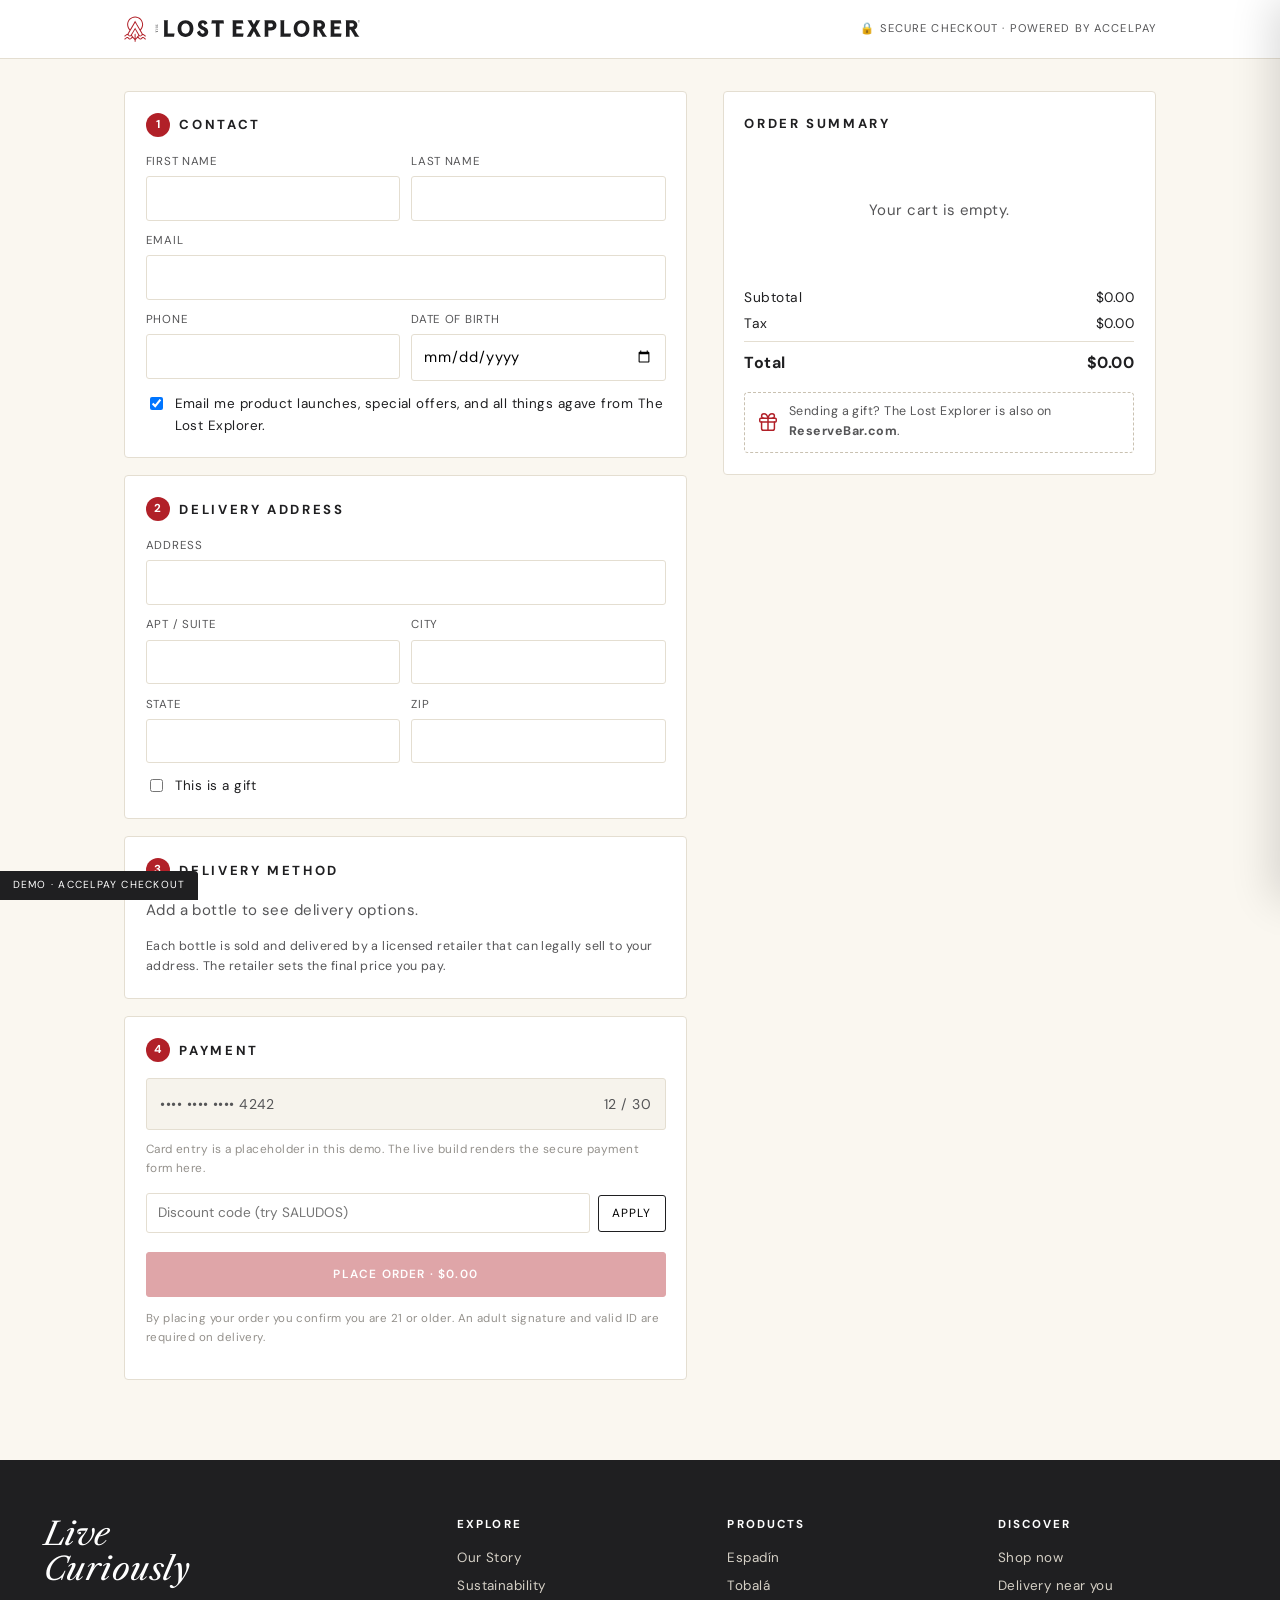
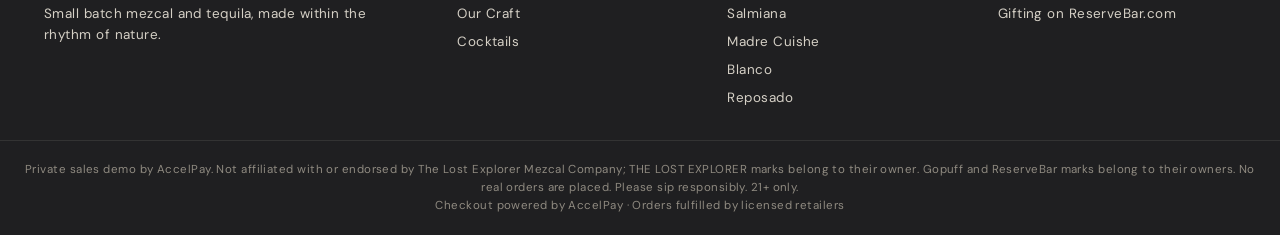
==== checkout.html @ 0f4b22ae "The Lost Explorer x AccelPay: demo Co-Authored-By: Claude Opus 5.5 <noreply@anthropic.com>" ====
<!doctype html>
<html lang="en">
<head>
<meta charset="utf-8">
<meta name="viewport" content="width=device-width,initial-scale=1">
<title>Checkout - The Lost Explorer</title>
<meta name="robots" content="noindex,nofollow">
<link rel="preconnect" href="https://fonts.googleapis.com">
<link rel="preconnect" href="https://fonts.gstatic.com" crossorigin>
<link rel="stylesheet" href="https://fonts.googleapis.com/css2?family=DM+Sans:wght@400;500;600;700&family=Libre+Caslon+Text:ital,wght@0,400;1,400&display=swap">
<link rel="stylesheet" href="styles.css?v=20261024a">
</head>
<body data-page="checkout" data-no-gate style="background:var(--cotton)">
<div id="site-header"></div>
<div class="co-top"><div class="in">
  <a class="brand" href="index.html" id="co-brand" aria-label="The Lost Explorer home"></a>
  <span class="secure-tag">&#128274; Secure checkout · Powered by AccelPay</span>
</div></div>

<div id="confirmed" hidden>
  <div class="thanks">
    <span class="kicker">Gracias, explorer</span>
    <h1 class="h-caps" style="font-size:1.8rem;margin:.6rem 0">Order confirmed</h1>
    <p class="num" id="order-num"></p>
    <div class="who" id="order-who"></div>
    <p class="muted" style="font-size:.86rem">This is a sales demo. No order was placed and no card was charged.</p>
    <a class="btn" href="index.html">Continue exploring</a>
  </div>
</div>

<!-- The real Elements SDK renders its hosted checkout into this container. -->
<div data-lce-checkout></div>

<div id="checkout-view">
  <div class="co-wrap">
    <form class="co-main" id="co-form">
      <div class="co-step" data-form="customer">
        <h3><span class="n">1</span> Contact</h3>
        <div class="frm">
          <label>First name <input name="firstName" required autocomplete="given-name"></label>
          <label>Last name <input name="lastName" required autocomplete="family-name"></label>
          <label class="full">Email <input type="email" name="email" required autocomplete="email"></label>
          <label>Phone <input type="tel" name="phone" autocomplete="tel"></label>
          <label>Date of birth <input type="date" name="birthDate" required></label>
        </div>
        <label class="chk"><input type="checkbox" checked><span>Email me product launches, special offers, and all things agave from The Lost Explorer.</span></label>
      </div>

      <div class="co-step">
        <h3><span class="n">2</span> Delivery address</h3>
        <div class="frm">
          <label class="full">Address <input name="addressOne" required autocomplete="address-line1"></label>
          <label>Apt / Suite <input name="addressTwo" autocomplete="address-line2"></label>
          <label>City <input name="city" required autocomplete="address-level2"></label>
          <label>State <input name="state" id="co-state" readonly></label>
          <label>ZIP <input name="zipCode" id="co-zip" readonly></label>
        </div>
        <label class="chk"><input type="checkbox" id="is-gift"><span>This is a gift</span></label>
        <div id="gift-fields" hidden style="margin-top:.75rem"><div class="frm">
          <label>Recipient name <input name="giftName"></label>
          <label class="full">Gift message <input name="message" maxlength="140"></label>
        </div></div>
      </div>

      <div class="co-step">
        <h3><span class="n">3</span> Delivery method</h3>
        <div id="co-how"></div>
        <p class="co-explain">Each bottle is sold and delivered by a licensed retailer that can legally sell to your address. The retailer sets the final price you pay.</p>
      </div>

      <div class="co-step">
        <h3><span class="n">4</span> Payment</h3>
        <div class="card-mock"><span>&bull;&bull;&bull;&bull; &bull;&bull;&bull;&bull; &bull;&bull;&bull;&bull; 4242</span><span>12 / 30</span></div>
        <div class="stripe-note">Card entry is a placeholder in this demo. The live build renders the secure payment form here.</div>
        <div class="promo" style="margin-top:1rem"><input id="co-promo" placeholder="Discount code (try SALUDOS)"><button type="button" id="co-promo-go">Apply</button></div>
        <button class="btn block" id="place-order" type="submit" style="margin-top:1.2rem">Place order</button>
        <p class="legal">By placing your order you confirm you are 21 or older. An adult signature and valid ID are required on delivery.</p>
      </div>
    </form>
    <aside class="co-side" id="co-summary"></aside>
  </div>
</div>

<div id="site-footer"></div>

<script src="partials.js?v=20261024a"></script>
<script src="catalog.js?v=20261024a"></script>
<script src="data.js?v=20261024a"></script>
<script src="elements-config.js?v=20261024a"></script>
<script src="app.js?v=20261024a"></script>
<script>
(function () {
  // reuse the header brand lockup
  var b = document.querySelector('header.site .brand'); var t = document.getElementById('co-brand');
  if (b && t) t.innerHTML = b.innerHTML;
  var hdr = document.querySelector('.topbar'); if (hdr) hdr.remove();
  var pb = document.querySelector('.promo-bar'); if (pb) pb.remove();
  var hs = document.querySelector('header.site'); if (hs) hs.remove();

  var go = document.getElementById('co-promo-go');
  if (go) go.addEventListener('click', function () { window.LEDemo.actions.cart.applyPromoCode(document.getElementById('co-promo').value); });

  if (!new URLSearchParams(location.search).get('confirmed')) return;
  var raw = null; try { raw = JSON.parse(sessionStorage.getItem('tle-order')); } catch (e) {}
  document.getElementById('checkout-view').hidden = true;
  document.getElementById('confirmed').hidden = false;
  if (raw) {
    document.getElementById('order-num').textContent = 'Order ' + raw.orderNumber + ' · $' + (raw.total / 100).toFixed(2);
    document.getElementById('order-who').innerHTML = '<strong>What happens next</strong><br>' + (raw.groups || []).map(function (g) {
      return g.type === 'onDemand'
        ? 'Gopuff in ' + g.city + ' is picking your order now. Delivered in about 30 minutes.'
        : g.name + ' (' + g.city + ', ' + g.st + '), a licensed retailer, will ship your order. ' + g.exp + '.';
    }).join('<br>') + '<br>Your order and customer record stay with The Lost Explorer.';
  }
})();
</script>
</body>
</html>
---- styles.css ----
/* The Lost Explorer x AccelPay demo.
   Tokens are lifted from thelostexplorer.com (WordPress preset colours, 2026-10-24).
   Their type is Apercu + Adobe Caslon Pro (Typekit); DM Sans and Libre Caslon Text
   are the closest Google Fonts. The .lce-* classes approximate the LiquidCommerce
   Elements components so the switch to the real SDK is visually boring. */
:root {
  --crimson: #b12028; --crimson-dark: #981c22;
  --cotton: #faf7f0; --bone: #f6f3ec; --ecru: #efe3ce; --wheat: #eddbb0;
  --camel: #c38a67; --terracotta: #b5583a; --hunter: #4e625e; --sage: #a7ae9c;
  --ash: #94918c; --charcoal: #555557; --ink: #1f1f21; --white: #fff;
  --line: #e4ded1; --dots: #c9c1b1; --green: #3f6b52;
  --sans: "DM Sans", -apple-system, BlinkMacSystemFont, "Helvetica Neue", Arial, sans-serif;
  --serif: "Libre Caslon Text", Georgia, "Times New Roman", serif;
  --maxw: 1240px;
}
* { box-sizing: border-box; }
html { scroll-behavior: smooth; }
body { margin: 0; background: var(--white); color: var(--ink); font-family: var(--sans); font-size: 15px; line-height: 1.6; letter-spacing: .03em; -webkit-font-smoothing: antialiased; }
img { max-width: 100%; display: block; }
a { color: inherit; }
button { font: inherit; cursor: pointer; letter-spacing: inherit; }
:focus-visible { outline: 2px solid var(--crimson); outline-offset: 2px; }
.muted { color: var(--charcoal); }

/* ---------------------------------------------------------------- header */
.topbar { background: #000; color: #fff; font-size: .68rem; letter-spacing: .08em; text-transform: uppercase; }
.topbar .in { max-width: var(--maxw); margin: 0 auto; padding: .4rem 1.5rem; display: flex; gap: 1.5rem; justify-content: flex-end; align-items: center; }
.topbar a { text-decoration: none; opacity: .9; }
.promo-bar { background: var(--crimson); color: #fff; text-align: center; font-size: .82rem; padding: .45rem 1rem; letter-spacing: .02em; }
header.site { position: sticky; top: 0; z-index: 60; background: #fff; border-bottom: 1px solid var(--line); }
.hdr { max-width: var(--maxw); margin: 0 auto; padding: .8rem 1.5rem; display: flex; align-items: center; gap: 1.5rem; }
.brand { display: flex; align-items: center; gap: .55rem; text-decoration: none; color: var(--ink); flex: none; }
.brand .ic { width: 22px; height: 26px; }
.brand .ic svg { width: 100%; height: 100%; fill: var(--crimson); }
.brand .wm { width: 205px; }
.brand .wm svg { width: 100%; height: auto; fill: var(--ink); display: block; }
nav.main { display: flex; gap: 1.6rem; margin-left: auto; align-items: center; }
nav.main a { font-size: .74rem; letter-spacing: .1em; text-transform: uppercase; text-decoration: none; font-weight: 500; padding: .25rem 0; border-bottom: 1px solid transparent; }
nav.main a:hover, nav.main a[aria-current] { border-bottom-color: var(--crimson); }
.hdr-actions { display: flex; align-items: center; gap: .6rem; }
.zip-pill { white-space: nowrap; border: 1px solid var(--line); background: #fff; border-radius: 3px; padding: .45rem .7rem; font-size: .72rem; letter-spacing: .08em; text-transform: uppercase; display: inline-flex; gap: .35rem; align-items: center; }
.cart-pill { display: inline-flex; align-items: center; gap: .5rem; background: var(--crimson); color: #fff; border: none; border-radius: 3px; padding: .55rem 1rem; font-size: .74rem; letter-spacing: .1em; text-transform: uppercase; font-weight: 600; }
.cart-pill:hover { background: var(--crimson-dark); }
.cart-pill svg { width: 15px; height: 15px; fill: currentColor; }
.cart-pill .count { background: #fff; color: var(--crimson); border-radius: 999px; min-width: 1.3rem; height: 1.3rem; display: inline-grid; place-items: center; font-size: .7rem; padding: 0 .3rem; }
.cart-pill .count[hidden] { display: none; }
.burger { display: none; background: none; border: none; font-size: 1.5rem; line-height: 1; padding: 0 .25rem; }
.crumbs { max-width: var(--maxw); margin: 0 auto; padding: .7rem 1.5rem; font-size: .68rem; letter-spacing: .1em; text-transform: uppercase; color: var(--ash); }
.crumbs a { text-decoration: none; } .crumbs b { color: var(--crimson); font-weight: 500; }

/* ---------------------------------------------------------------- buttons */
.btn { display: inline-flex; align-items: center; justify-content: center; gap: .5rem; background: var(--crimson); color: #fff; border: 1px solid var(--crimson); border-radius: 3px; padding: .75rem 1.5rem; font-size: .74rem; letter-spacing: .1em; text-transform: uppercase; font-weight: 600; text-decoration: none; }
.btn:hover { background: var(--crimson-dark); border-color: var(--crimson-dark); }
.btn.ghost { background: transparent; color: var(--crimson); }
.btn.ghost:hover { background: var(--crimson); color: #fff; }
.btn.light { background: #fff; color: var(--ink); border-color: #fff; }
.btn.sm { padding: .55rem 1rem; }
.btn.block { width: 100%; }
.btn:disabled, .btn[disabled] { opacity: .4; cursor: not-allowed; }

/* ---------------------------------------------------------------- type */
.kicker { font-family: var(--serif); font-style: italic; text-transform: uppercase; letter-spacing: .12em; color: var(--crimson); font-size: .95rem; }
.h-caps { font-weight: 700; text-transform: uppercase; letter-spacing: .3em; font-size: clamp(1.5rem, 3.6vw, 2.6rem); line-height: 1.15; margin: 0; }

/* ---------------------------------------------------------------- hero */
.hero { position: relative; aspect-ratio: 2 / 1; min-height: 420px; max-height: 760px; background: #d8c3a0 center/cover no-repeat; display: flex; align-items: center; }
.hero .in { max-width: var(--maxw); width: 100%; margin: 0 auto; padding: 4rem 1.5rem; }
.hero .copy { max-width: 26rem; color: #fff; text-shadow: 0 1px 12px rgba(0,0,0,.25); }
.hero .kicker { color: #fff; font-size: 1.35rem; margin-bottom: 1.1rem; display: block; }
.hero p { text-transform: uppercase; letter-spacing: .16em; font-size: .86rem; line-height: 1.75; margin: 0 0 1.6rem; }

.intro { text-align: center; padding: 5rem 1.5rem 3rem; max-width: 820px; margin: 0 auto; }
.intro .kicker { display: block; margin-bottom: 1rem; }
.intro p { color: var(--charcoal); max-width: 40rem; margin: 1.25rem auto 0; }

/* ---------------------------------------------------------------- product grid */
.shop { max-width: var(--maxw); margin: 0 auto; padding: 1rem 1.5rem 4rem; }
.shop h3.sec { font-size: .78rem; letter-spacing: .24em; text-transform: uppercase; text-align: center; margin: 2.5rem 0 1.5rem; font-weight: 600; }
.grid { display: grid; grid-template-columns: repeat(4, minmax(0,1fr)); gap: 1.25rem; }
.card { background: var(--bone); text-decoration: none; color: inherit; display: flex; flex-direction: column; position: relative; }
.card .shot { position: relative; aspect-ratio: 4/5; overflow: hidden; background: #fff; }
.card .shot img { position: absolute; inset: 0; width: 100%; height: 100%; object-fit: cover; transition: opacity .35s; }
.card .shot img.ro { opacity: 0; }
.card:hover .shot img.ro { opacity: 1; }
.card .tag { position: absolute; top: .75rem; left: .75rem; z-index: 2; background: #fff; border-radius: 3px; padding: .25rem .5rem .25rem .3rem; font-size: .66rem; letter-spacing: .06em; text-transform: uppercase; display: inline-flex; align-items: center; gap: .35rem; box-shadow: 0 1px 6px rgba(0,0,0,.12); }
.card .tag img { width: 16px; height: 16px; border-radius: 4px; }
.card .tag[hidden] { display: none; }
.card .body { padding: 1.1rem 1.1rem 1.25rem; display: flex; flex-direction: column; gap: .35rem; flex: 1; }
.card h4 { margin: 0; font-size: 1.05rem; letter-spacing: .22em; text-transform: uppercase; font-weight: 700; }
.card .sz { font-size: .72rem; letter-spacing: .1em; color: var(--charcoal); text-transform: uppercase; }
.card .price { font-size: 1.05rem; font-weight: 600; margin-top: .25rem; }
.card .price .from { font-family: var(--serif); font-style: italic; font-weight: 400; font-size: .85rem; color: var(--charcoal); }
.card .price .na { font-size: .8rem; color: var(--ash); font-weight: 400; }
.card .desc { font-size: .84rem; color: var(--charcoal); margin: .2rem 0 .6rem; }
.card .acts { margin-top: auto; display: flex; gap: .5rem; flex-wrap: wrap; }
.card .acts .btn { flex: 1; padding: .6rem .8rem; }

/* ---------------------------------------------------------------- delivery band */
.dband { background: var(--ink); color: #fff; }
.dband .in { max-width: var(--maxw); margin: 0 auto; padding: 4rem 1.5rem; display: grid; grid-template-columns: 1.1fr 1fr; gap: 3rem; align-items: center; }
.dband .kicker { color: var(--wheat); display: block; margin-bottom: .8rem; }
.dband h2 { font-weight: 700; text-transform: uppercase; letter-spacing: .18em; font-size: clamp(1.4rem, 3vw, 2.1rem); line-height: 1.25; margin: 0 0 1rem; }
.dband p { color: #cfc9be; margin: 0 0 1.4rem; max-width: 34rem; }
.partners { display: flex; gap: .6rem; flex-wrap: wrap; margin-bottom: 1.4rem; }
.chip { display: inline-flex; align-items: center; gap: .45rem; background: #fff; color: var(--ink); border-radius: 999px; padding: .3rem .8rem .3rem .3rem; font-size: .76rem; font-weight: 600; letter-spacing: .02em; }
.chip img { width: 22px; height: 22px; border-radius: 6px; }
.zipform { display: flex; gap: .5rem; max-width: 26rem; }
.zipform input { flex: 1; min-width: 0; border: 1px solid #555; background: #2a2a2d; color: #fff; border-radius: 3px; padding: .7rem .9rem; font: inherit; }
.zipform input::placeholder { color: #9a958c; }
.quick { font-size: .74rem; color: var(--ash); display: flex; flex-wrap: wrap; gap: .35rem; align-items: center; margin-top: .6rem; }
.quick button { background: none; border: 1px solid currentColor; border-radius: 999px; padding: .15rem .6rem; font-size: .72rem; color: inherit; }
.dband .quick { color: #a8a399; }
.band-res { background: #2a2a2d; border-radius: 6px; padding: 1.2rem; display: flex; flex-direction: column; gap: 1rem; }
.br-row { display: flex; gap: .8rem; align-items: flex-start; }
.br-row img { width: 34px; height: 34px; border-radius: 8px; flex: none; }
.br-row span { color: #cfc9be; font-size: .86rem; }
.pin { width: 34px; height: 34px; border-radius: 8px; background: var(--crimson); color: #fff !important; display: grid; place-items: center; font-weight: 700; font-size: .78rem !important; flex: none; }
.band-res .chg { align-self: flex-start; background: none; border: none; color: var(--wheat); text-decoration: underline; padding: 0; font-size: .8rem; }
.how { list-style: none; padding: 0; margin: 0; display: grid; gap: 1rem; }
.how li { display: flex; gap: .9rem; align-items: flex-start; }
.how .n { width: 30px; height: 30px; border-radius: 50%; border: 1px solid var(--wheat); color: var(--wheat); display: grid; place-items: center; font-family: var(--serif); font-style: italic; flex: none; }
.how strong { display: block; letter-spacing: .08em; text-transform: uppercase; font-size: .78rem; }
.how span { color: #cfc9be; font-size: .86rem; }

/* ---------------------------------------------------------------- banner / story */
.banner { position: relative; background: center/cover no-repeat; min-height: 420px; display: flex; align-items: flex-end; }
.banner::before { content: ""; position: absolute; inset: 0; background: linear-gradient(0deg, rgba(20,16,12,.6), rgba(20,16,12,0) 60%); }
.banner .in { position: relative; }
.banner .in { max-width: var(--maxw); width: 100%; margin: 0 auto; padding: 3rem 1.5rem; color: #fff; text-shadow: 0 1px 14px rgba(0,0,0,.35); }
.banner .kicker { color: #fff; font-size: 1.2rem; }
.banner h2 { margin: .4rem 0 0; }

.rb-band { background: var(--bone); }
.rb-band .in { max-width: 900px; margin: 0 auto; padding: 2.2rem 1.5rem; display: flex; gap: 1.2rem; align-items: center; }
.rb-band img { width: 44px; height: 44px; flex: none; }
.rb-band p { margin: 0; font-size: .92rem; color: var(--charcoal); }
.rb-band strong { color: var(--ink); }

/* ---------------------------------------------------------------- PDP */
.pdp { background: var(--bone); }
.pdp .in { max-width: var(--maxw); margin: 0 auto; padding: 3rem 1.5rem 4rem; display: grid; grid-template-columns: minmax(0, 470px) minmax(0, 1fr); gap: 3rem; align-items: start; }
.pdp h1 { font-size: clamp(1.8rem, 3.2vw, 2.4rem); letter-spacing: .26em; text-transform: uppercase; font-weight: 700; margin: 0; line-height: 1.1; }
.pdp .sub1 { text-transform: uppercase; letter-spacing: .14em; font-size: .84rem; margin-top: .4rem; }
.pdp .teaser { font-family: var(--serif); font-style: italic; text-transform: uppercase; letter-spacing: .1em; color: var(--crimson); font-size: .82rem; margin-top: .3rem; }
.specs { display: grid; grid-template-columns: 1fr auto; border-top: 1px dotted var(--dots); border-bottom: 1px dotted var(--dots); margin: 1.4rem 0 1rem; }
.specs .d { padding: 1rem 1rem 1rem 0; font-size: .86rem; border-right: 1px dotted var(--dots); }
.specs .age { padding: .4rem 0 .6rem 1.2rem; text-align: center; color: var(--crimson); }
.specs .age b { display: block; font-family: var(--serif); font-size: 4rem; line-height: 1; font-weight: 400; }
.specs .age span { font-size: .72rem; letter-spacing: .14em; text-transform: uppercase; font-weight: 700; line-height: 1.3; display: block; }
.facts { display: grid; grid-template-columns: auto 1fr; gap: .45rem 1rem; margin-bottom: 1.4rem; font-size: .76rem; align-items: baseline; }
.facts dt { text-transform: uppercase; letter-spacing: .12em; font-weight: 600; }
.facts dd { margin: 0; font-family: var(--serif); font-style: italic; text-transform: uppercase; letter-spacing: .08em; border-bottom: 1px dotted var(--dots); padding-bottom: .2rem; }
.pdp .visual { position: sticky; top: 100px; }
.pdp .visual img.hero-img { width: 100%; height: auto; }
.pdp .visual .bottle { background: #fff; display: grid; place-items: center; padding: 1rem; }
.pdp .visual .bottle img { max-height: 560px; width: auto; }

/* ---------------------------------------------------------------- Elements stand-in */
.lce-host { display: flex; flex-direction: column; gap: 1.1rem; }
.lce-note { font-size: .66rem; letter-spacing: .08em; text-transform: uppercase; color: var(--ash); display: flex; align-items: center; gap: .4rem; }
.lce-note::before { content: ""; width: 7px; height: 7px; border-radius: 50%; background: var(--crimson); }
.lce-field { display: flex; flex-direction: column; gap: .5rem; }
.lce-label { font-size: .7rem; letter-spacing: .14em; text-transform: uppercase; font-weight: 600; }
.lce-label em { font-style: normal; color: var(--ash); font-weight: 400; letter-spacing: .06em; }
.lce-chips { display: flex; gap: .6rem; }
.lce-chip { border: 1px solid var(--ink); background: transparent; border-radius: 6px; padding: .45rem 1.1rem; font-size: .72rem; letter-spacing: .1em; text-transform: uppercase; text-decoration: none; color: var(--ink); font-weight: 600; }
.lce-chip[aria-checked="true"] { background: var(--ink); color: #fff; }
.lce-price { font-size: 1.6rem; font-weight: 700; }
.lce-price .per { font-family: var(--serif); font-style: italic; font-weight: 400; font-size: .95rem; text-transform: uppercase; letter-spacing: .06em; }
.lce-price .from { font-family: var(--serif); font-style: italic; font-weight: 400; font-size: 1rem; }
.lce-address { border: 1px dashed var(--dots); border-radius: 4px; padding: .9rem; display: flex; flex-direction: column; gap: .6rem; background: #fff; }
.lce-address.needs { border-color: var(--crimson); box-shadow: 0 0 0 3px rgba(177,32,40,.12); }
.lce-address.set { border-style: solid; border-color: var(--green); background: #f3f7f3; }
.lce-address .row { display: flex; gap: .5rem; }
.lce-address input { flex: 1; min-width: 0; border: 1px solid var(--line); border-radius: 3px; padding: .6rem .75rem; font: inherit; }
.lce-address .cur { font-size: .86rem; display: flex; align-items: center; gap: .5rem; flex-wrap: wrap; }
.lce-address .chg { background: none; border: none; text-decoration: underline; font-size: .8rem; color: var(--charcoal); padding: 0; margin-left: auto; }
.lce-tabs { display: grid; grid-template-columns: 1fr 1fr; border: 1px solid var(--ink); border-radius: 4px; overflow: hidden; }
.lce-tabs button { background: #fff; border: none; padding: .75rem .6rem; text-align: center; font-size: .72rem; letter-spacing: .1em; text-transform: uppercase; font-weight: 600; border-right: 1px solid var(--ink); display: flex; flex-direction: column; align-items: center; gap: .15rem; }
.lce-tabs button:last-child { border-right: none; }
.lce-tabs button[aria-selected="true"] { background: var(--ink); color: #fff; }
.lce-tabs button:disabled { color: var(--ash); cursor: not-allowed; background: #f3f1ec; }
.lce-tabs .ico { width: 18px; height: 18px; border-radius: 5px; }
.lce-tabs .sub { font-size: .68rem; letter-spacing: 0; text-transform: none; font-weight: 400; opacity: .8; }
.lce-retailers { display: flex; flex-direction: column; gap: .45rem; }
.lce-retailer { display: flex; align-items: center; gap: .75rem; width: 100%; text-align: left; border: 1px solid var(--line); background: #fff; border-radius: 4px; padding: .65rem .8rem; }
.lce-retailer[aria-checked="true"] { border-color: var(--ink); box-shadow: inset 0 0 0 1px var(--ink); }
.lce-retailer .lft { display: flex; gap: .65rem; align-items: center; flex: 1; min-width: 0; }
.rlogo { width: 30px; height: 30px; border-radius: 7px; flex: none; }
.rlogo.txt { background: var(--ecru); color: var(--ink); display: grid; place-items: center; font-weight: 700; font-size: .85rem; }
.lce-retailer .nm { font-weight: 600; font-size: .86rem; }
.lce-retailer .meta { font-size: .74rem; color: var(--charcoal); }
.lce-retailer .fee { font-weight: 700; font-size: .92rem; white-space: nowrap; }
.lce-retailers .more { font-size: .76rem; color: var(--charcoal); padding: .2rem .2rem 0; }
.lce-buy { display: flex; gap: .75rem; align-items: stretch; }
.qty { display: flex; align-items: center; gap: .1rem; }
.qty button { background: none; border: none; width: 2rem; height: 2.4rem; font-size: 1.1rem; }
.qty span { font-family: var(--serif); font-style: italic; min-width: 1.6rem; text-align: center; }
.lce-buy .btn { flex: 1; }
.lce-alert { font-size: .84rem; color: var(--crimson-dark); background: #fbf0ef; border-radius: 4px; padding: .7rem .8rem; }
.lce-fine { font-size: .72rem; color: var(--ash); margin: 0; }
.lce-address .quick { margin-top: 0; }
.lce-address .quick button { color: var(--charcoal); }

/* notes */
.notes { max-width: var(--maxw); margin: 0 auto; padding: 3rem 1.5rem 1rem; }
.notes .tri { display: grid; grid-template-columns: repeat(3, 1fr); border-top: 1px dotted var(--dots); border-bottom: 1px dotted var(--dots); }
.notes .tri div { padding: 1.4rem; border-right: 1px dotted var(--dots); }
.notes .tri div:last-child { border-right: none; }
.notes .tri h5 { margin: 0 0 .5rem; font-family: var(--serif); font-style: italic; color: var(--crimson); text-transform: uppercase; letter-spacing: .12em; font-size: .9rem; font-weight: 400; }
.notes .tri p { margin: 0; font-size: .9rem; }
.sip { max-width: var(--maxw); margin: 0 auto; padding: 2.5rem 1.5rem 3rem; display: grid; grid-template-columns: 1fr 1fr; gap: 3rem; align-items: center; }
.sip h5 { font-family: var(--serif); font-style: italic; color: var(--crimson); text-transform: uppercase; letter-spacing: .12em; font-size: .95rem; font-weight: 400; margin: 0 0 .8rem; }
.sip ul { list-style: none; padding: 0; margin: 0; text-transform: uppercase; letter-spacing: .1em; font-size: .8rem; display: grid; gap: .4rem; }

/* ---------------------------------------------------------------- drawer */
.scrim { position: fixed; inset: 0; background: rgba(20,18,16,.45); opacity: 0; pointer-events: none; transition: opacity .25s; z-index: 90; }
.scrim.on { opacity: 1; pointer-events: auto; }
.drawer { position: fixed; top: 0; right: 0; height: 100%; width: min(430px, 100%); background: var(--cotton); z-index: 100; display: flex; flex-direction: column; transform: translateX(100%); transition: transform .28s ease; box-shadow: -8px 0 40px rgba(0,0,0,.14); }
.drawer.on { transform: none; }
.drawer > header { position: static; display: flex; align-items: center; justify-content: space-between; padding: 1rem 1.25rem; border-bottom: 1px solid var(--line); background: #fff; }
.drawer > header h2 { font-size: .9rem; letter-spacing: .24em; text-transform: uppercase; margin: 0; }
.drawer .x { background: none; border: none; font-size: 1.6rem; line-height: 1; color: var(--charcoal); }
.drawer .items { flex: 1; overflow-y: auto; padding: 1rem 1.25rem; display: flex; flex-direction: column; gap: 1rem; }
.retailer-group { border: 1px solid var(--line); border-radius: 4px; overflow: hidden; background: #fff; }
.rg-head { background: var(--bone); padding: .55rem .8rem; font-size: .76rem; display: flex; gap: .5rem; align-items: center; flex-wrap: wrap; border-bottom: 1px solid var(--line); }
.rg-head img { width: 20px; height: 20px; border-radius: 5px; }
.rg-head .exp { color: var(--charcoal); margin-left: auto; }
.line { display: flex; gap: .8rem; padding: .8rem; border-bottom: 1px solid var(--line); align-items: flex-start; }
.line:last-child { border-bottom: none; }
.line .thumb { width: 52px; height: 64px; flex: none; background: #fff; display: grid; place-items: center; }
.line .thumb img { max-height: 64px; width: auto; }
.line .info { flex: 1; min-width: 0; display: flex; flex-direction: column; gap: .2rem; }
.line .nm { font-size: .84rem; font-weight: 700; letter-spacing: .08em; text-transform: uppercase; }
.line .sz { font-size: .74rem; color: var(--charcoal); }
.line .lfoot { display: flex; align-items: center; justify-content: space-between; }
.line .amt { font-weight: 600; font-size: .9rem; }
.line .rm { align-self: flex-start; background: none; border: none; color: var(--ash); font-size: .72rem; text-decoration: underline; padding: 0; }
.rb-note { display: flex; gap: .6rem; align-items: center; font-size: .78rem; color: var(--charcoal); background: #fff; border: 1px dashed var(--dots); border-radius: 4px; padding: .6rem .75rem; }
.rb-note img { width: 22px; height: 22px; flex: none; }
.empty { text-align: center; color: var(--charcoal); padding: 3rem 1rem; display: flex; flex-direction: column; align-items: center; gap: .5rem; }
.drawer .foot { border-top: 1px solid var(--line); padding: 1rem 1.25rem; display: flex; flex-direction: column; gap: .7rem; background: #fff; }
.promo { display: flex; gap: .5rem; align-items: center; }
.promo input { flex: 1; min-width: 0; border: 1px solid var(--line); border-radius: 3px; padding: .5rem .7rem; font: inherit; font-size: .85rem; }
.promo button { border: 1px solid var(--ink); background: #fff; border-radius: 3px; padding: .5rem .85rem; font-size: .74rem; text-transform: uppercase; letter-spacing: .08em; }
.promo .applied { flex: 1; font-size: .84rem; }
.totals { display: flex; flex-direction: column; gap: .25rem; font-size: .86rem; }
.totals .r { display: flex; justify-content: space-between; }
.totals .r.big { font-size: 1rem; font-weight: 700; border-top: 1px solid var(--line); padding-top: .5rem; margin-top: .2rem; }
.totals .r.disc .v { color: var(--green); }
.secure { font-size: .7rem; color: var(--ash); text-align: center; margin: 0; }

/* ---------------------------------------------------------------- checkout */
.co-top { background: #fff; border-bottom: 1px solid var(--line); }
.co-top .in { max-width: 1080px; margin: 0 auto; padding: 1rem 1.5rem; display: flex; align-items: center; justify-content: space-between; gap: 1rem; }
.co-top .secure-tag { font-size: .7rem; letter-spacing: .1em; text-transform: uppercase; color: var(--charcoal); display: flex; gap: .4rem; align-items: center; }
.co-wrap { max-width: 1080px; margin: 0 auto; padding: 2rem 1.5rem 5rem; display: grid; grid-template-columns: minmax(0,1.3fr) minmax(0,1fr); gap: 2.2rem; align-items: start; }
.co-main { display: flex; flex-direction: column; gap: 1.1rem; }
.co-step { background: #fff; border: 1px solid var(--line); border-radius: 4px; padding: 1.3rem; }
.co-step h3 { font-size: .82rem; letter-spacing: .2em; text-transform: uppercase; margin: 0 0 1rem; display: flex; align-items: center; gap: .6rem; }
.co-step h3 .n { width: 1.5rem; height: 1.5rem; border-radius: 50%; background: var(--crimson); color: #fff; font-size: .72rem; display: grid; place-items: center; letter-spacing: 0; }
.frm { display: grid; grid-template-columns: 1fr 1fr; gap: .7rem; }
.frm .full { grid-column: 1 / -1; }
.frm label { display: flex; flex-direction: column; gap: .3rem; font-size: .72rem; letter-spacing: .06em; text-transform: uppercase; color: var(--charcoal); }
.frm input { border: 1px solid var(--line); border-radius: 3px; padding: .6rem .7rem; font: inherit; font-size: .92rem; text-transform: none; letter-spacing: .02em; min-width: 0; background: #fff; }
.chk { display: flex; align-items: flex-start; gap: .55rem; font-size: .84rem; margin-top: .75rem; }
.chk input { margin-top: .25rem; }
.co-opt { display: flex; gap: .8rem; align-items: center; border: 1px solid var(--line); border-radius: 4px; padding: .8rem; margin-bottom: .5rem; font-size: .84rem; }
.co-opt.on { border-color: var(--ink); box-shadow: inset 0 0 0 1px var(--ink); }
.co-opt img { width: 34px; height: 34px; border-radius: 8px; flex: none; }
.co-opt span { color: var(--charcoal); font-size: .78rem; }
.co-opt .v { margin-left: auto; font-weight: 700; color: var(--ink); font-size: .9rem; }
.co-explain { font-size: .78rem; color: var(--charcoal); margin: .6rem 0 0; }
.card-mock { border: 1px solid var(--line); border-radius: 3px; padding: .85rem; background: var(--bone); font-size: .88rem; color: var(--charcoal); display: flex; justify-content: space-between; }
.stripe-note { font-size: .74rem; color: var(--ash); margin-top: .6rem; }
.legal { font-size: .72rem; color: var(--ash); margin-top: .8rem; }
.co-side { background: #fff; border: 1px solid var(--line); border-radius: 4px; padding: 1.3rem; position: sticky; top: 20px; display: flex; flex-direction: column; gap: 1rem; }
.co-side h3 { font-size: .82rem; letter-spacing: .2em; text-transform: uppercase; margin: 0; }
.co-ship { border: 1px solid var(--line); border-radius: 4px; overflow: hidden; }
.co-ship-h { display: flex; gap: .65rem; align-items: center; padding: .65rem .75rem; background: var(--bone); font-size: .8rem; }
.co-ship-h img { width: 30px; height: 30px; border-radius: 7px; }
.co-ship-h span { color: var(--charcoal); font-size: .74rem; }
.co-ship .line .amt { margin-left: auto; }
.thanks { max-width: 620px; margin: 0 auto; padding: 4.5rem 1.5rem; text-align: center; }
.thanks .num { font-family: var(--serif); font-style: italic; color: var(--crimson); font-size: 1.1rem; }
.thanks .who { text-align: left; background: var(--bone); border-radius: 4px; padding: 1rem 1.2rem; margin: 1.5rem 0; font-size: .88rem; }

/* ---------------------------------------------------------------- footer */
footer.site { background: var(--ink); color: #d5d0c6; }
.ft { max-width: var(--maxw); margin: 0 auto; padding: 3.5rem 1.5rem 2rem; display: grid; grid-template-columns: 1.6fr 1fr 1fr 1fr; gap: 2rem; }
.ft .lc { font-family: var(--serif); font-style: italic; font-size: 2rem; color: #fff; line-height: 1.1; }
.ft h4 { font-size: .72rem; letter-spacing: .18em; text-transform: uppercase; color: #fff; margin: 0 0 .8rem; }
.ft ul { list-style: none; margin: 0; padding: 0; display: flex; flex-direction: column; gap: .4rem; font-size: .84rem; }
.ft a { text-decoration: none; }
.legal-row { border-top: 1px solid #333; padding: 1.2rem 1.5rem; text-align: center; font-size: .72rem; color: #8f8a80; }
.powered { display: inline-flex; gap: .4rem; align-items: center; }

.ribbon { position: fixed; left: 0; bottom: 0; z-index: 120; background: var(--ink); color: #fff; font-size: .64rem; letter-spacing: .12em; text-transform: uppercase; padding: .4rem .8rem; border-top-right-radius: 4px; }
.toast { position: fixed; left: 50%; bottom: 1.5rem; transform: translate(-50%, 20px); background: var(--ink); color: #fff; padding: .6rem 1rem; border-radius: 4px; font-size: .84rem; opacity: 0; pointer-events: none; transition: all .25s; z-index: 130; }
.toast.on { opacity: 1; transform: translate(-50%, 0); }

/* ---------------------------------------------------------------- age gate */
#agegate { position: fixed; inset: 0; z-index: 200; background: #2d3b2c url("assets/agave.jpg") center/cover; display: grid; place-items: center; padding: 1rem; }
#agegate[hidden] { display: none; }
.ag-card { background: #f4ecd9; width: min(380px, 100%); padding: 2.2rem 1.8rem 1.6rem; text-align: center; box-shadow: 0 20px 60px rgba(0,0,0,.35); }
.ag-card .ic { width: 52px; margin: 0 auto 1rem; }
.ag-card .ic svg { fill: var(--crimson); width: 100%; height: auto; }
.ag-card h2 { letter-spacing: .26em; text-transform: uppercase; font-size: 1.5rem; margin: 0; padding-bottom: 1rem; border-bottom: 1px dotted var(--dots); }
.ag-q { text-transform: uppercase; letter-spacing: .14em; font-size: .92rem; margin: 1.2rem 0; }
.ag-btns { display: flex; gap: .6rem; justify-content: center; padding-bottom: 1.2rem; border-bottom: 1px dotted var(--dots); }
.ag-sip { font-family: var(--serif); font-style: italic; color: var(--crimson); text-transform: uppercase; letter-spacing: .12em; text-align: right; margin: 1rem 0 0; }

/* ---------------------------------------------------------------- responsive */
@media (max-width: 1080px) {
  .brand .wm { width: 160px; }
  nav.main { gap: 1rem; }
}
@media (max-width: 1000px) {
  .grid { grid-template-columns: repeat(2, minmax(0,1fr)); }
}
@media (max-width: 900px) {
  .dband .in, .pdp .in, .sip { grid-template-columns: 1fr; gap: 2rem; }
  .pdp .visual { position: static; order: -1; }
  .co-wrap { grid-template-columns: 1fr; }
  .co-side { position: static; }
  .ft { grid-template-columns: 1fr 1fr; }
}
@media (max-width: 760px) {
  nav.main { display: none; }
  nav.main.open { display: flex; flex-direction: column; align-items: flex-start; position: absolute; top: 100%; left: 0; right: 0; background: #fff; border-bottom: 1px solid var(--line); padding: 1rem 1.5rem; gap: .9rem; margin: 0; }
  .burger { display: block; margin-left: auto; }
  .zip-pill { display: none; }
}
@media (max-width: 620px) {
  .topbar { display: none; }
  .hdr { padding: .65rem 1rem; gap: .6rem; }
  .brand .wm { width: 130px; }
  .brand .ic { width: 18px; height: 22px; }
  .cart-pill { padding: .5rem .7rem; }
  .cart-pill .lbl { display: none; }
  .hero { aspect-ratio: auto; min-height: 460px; background-position: 58% center; }
  .hero::before { content: ""; position: absolute; inset: 0; background: linear-gradient(90deg, rgba(40,28,16,.62), rgba(40,28,16,.15)); }
  .hero .in { position: relative; }
  .hero .in { padding: 2.5rem 1rem; }
  .shop, .notes, .sip, .pdp .in, .dband .in, .banner .in, .rb-band .in, .intro, .crumbs { padding-left: 1rem; padding-right: 1rem; }
  .grid { grid-template-columns: 1fr; }
  .notes .tri { grid-template-columns: 1fr; }
  .notes .tri div { border-right: none; border-bottom: 1px dotted var(--dots); }
  .notes .tri div:last-child { border-bottom: none; }
  .frm { grid-template-columns: 1fr; }
  .ft { grid-template-columns: 1fr; }
  .lce-buy { flex-wrap: wrap; }
  .lce-buy .btn { flex: 1 1 100%; }
  .co-wrap { padding: 1.2rem 1rem 4rem; }
  .zipform { max-width: none; }
}
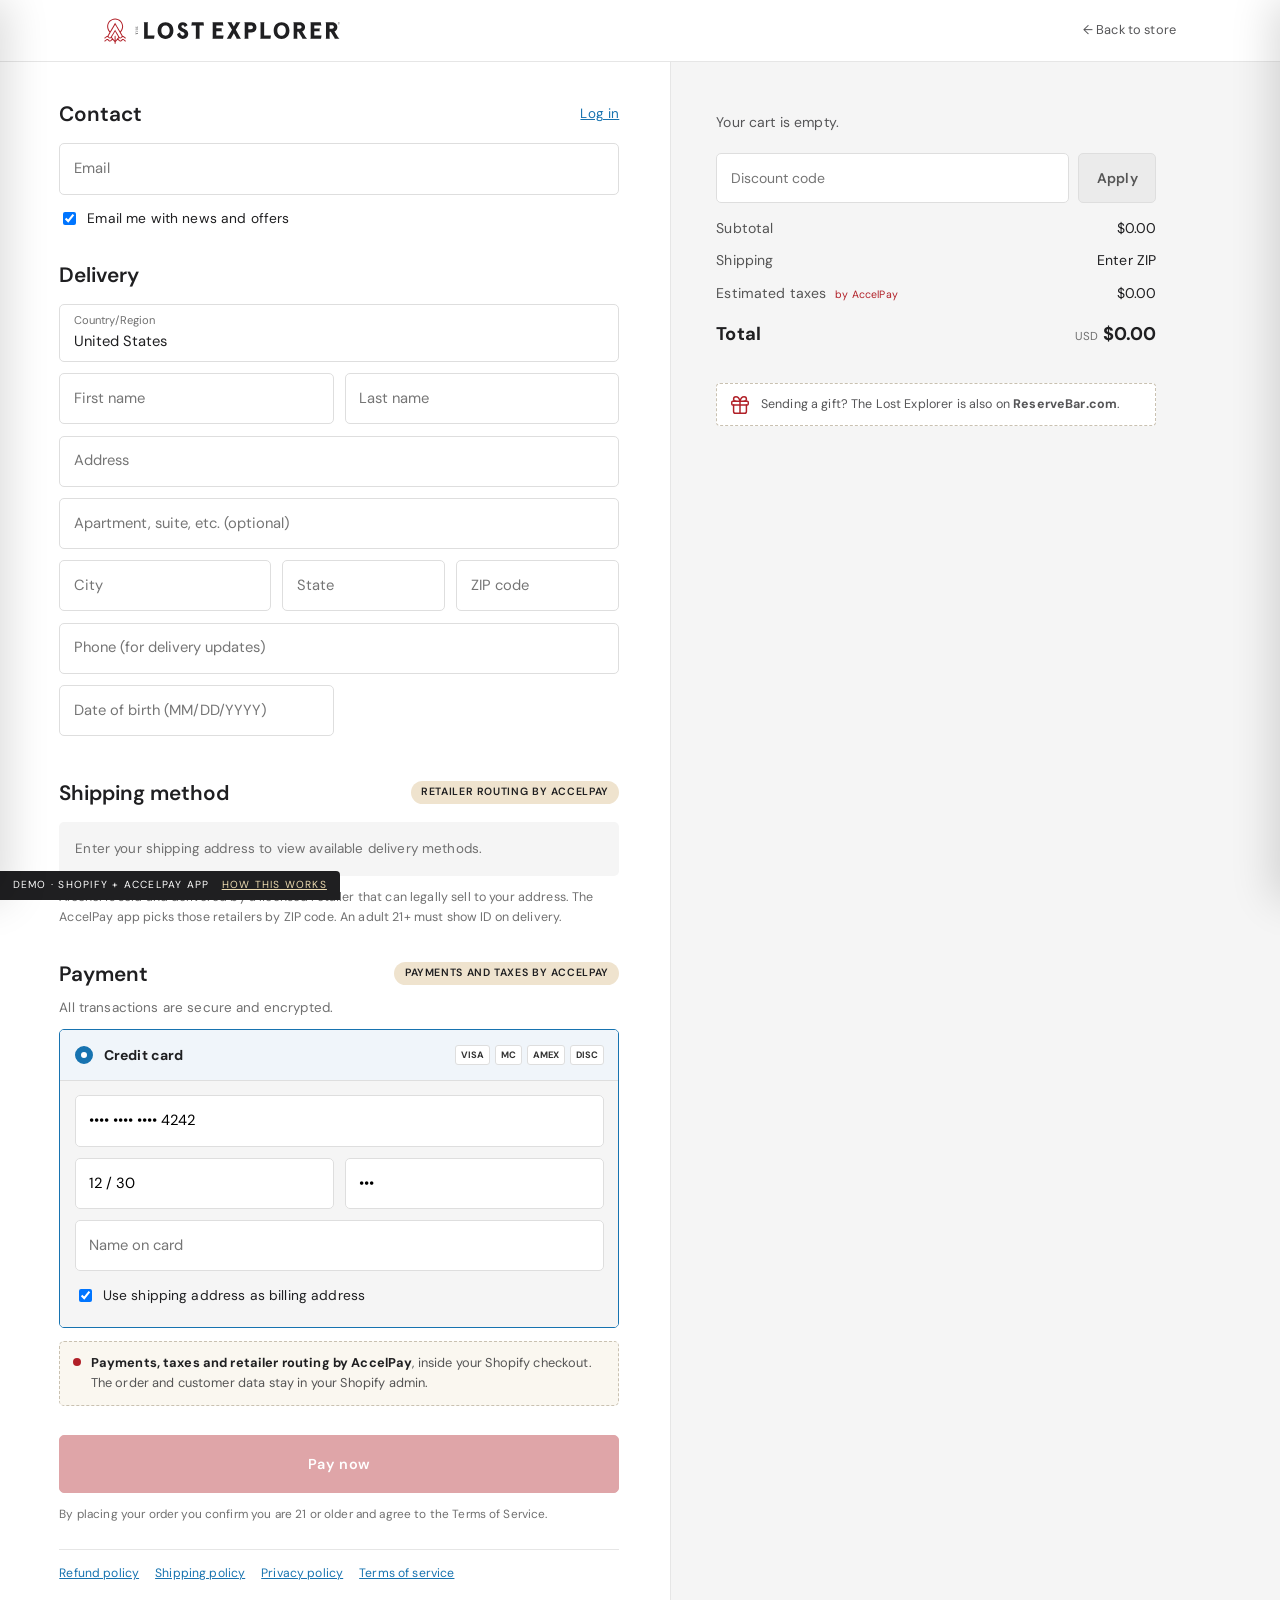
==== commit 1e1165df: "Show native Shopify cart and checkout with the AccelPay app; add How this works and reordering; drop" ====
--- a/checkout.html
+++ b/checkout.html
@@ -8,109 +8,109 @@
 <link rel="preconnect" href="https://fonts.googleapis.com">
 <link rel="preconnect" href="https://fonts.gstatic.com" crossorigin>
 <link rel="stylesheet" href="https://fonts.googleapis.com/css2?family=DM+Sans:wght@400;500;600;700&family=Libre+Caslon+Text:ital,wght@0,400;1,400&display=swap">
-<link rel="stylesheet" href="styles.css?v=20261024a">
+<link rel="stylesheet" href="styles.css?v=20261024c">
 </head>
-<body data-page="checkout" data-no-gate style="background:var(--cotton)">
+<body data-page="checkout" data-no-gate class="shop-co">
 <div id="site-header"></div>
-<div class="co-top"><div class="in">
-  <a class="brand" href="index.html" id="co-brand" aria-label="The Lost Explorer home"></a>
-  <span class="secure-tag">&#128274; Secure checkout · Powered by AccelPay</span>
-</div></div>
+
+<header class="sc-head"><div class="in"><a class="brand" href="index.html" id="co-brand" aria-label="The Lost Explorer home"></a>
+  <a class="sc-back" href="index.html">&larr; Back to store</a></div></header>
 
 <div id="confirmed" hidden>
-  <div class="thanks">
-    <span class="kicker">Gracias, explorer</span>
-    <h1 class="h-caps" style="font-size:1.8rem;margin:.6rem 0">Order confirmed</h1>
-    <p class="num" id="order-num"></p>
-    <div class="who" id="order-who"></div>
-    <p class="muted" style="font-size:.86rem">This is a sales demo. No order was placed and no card was charged.</p>
-    <a class="btn" href="index.html">Continue exploring</a>
+  <div class="sc-thanks">
+    <div class="tick">&#10003;</div>
+    <p class="muted" id="t-num"></p>
+    <h1 id="t-name">Thank you!</h1>
+    <div class="sc-card"><h3>Your order is confirmed</h3><p id="t-what"></p></div>
+    <div class="sc-card"><h3>Order updates</h3><p>You will get shipping and delivery updates by email and text. Your order and customer record live in The Lost Explorer's Shopify admin.</p></div>
+    <p class="muted" style="font-size:.84rem">This is a sales demo. No order was placed and no card was charged.</p>
+    <a class="btn" href="index.html">Continue shopping</a>
   </div>
 </div>
 
-<!-- The real Elements SDK renders its hosted checkout into this container. -->
-<div data-lce-checkout></div>
-
-<div id="checkout-view">
-  <div class="co-wrap">
-    <form class="co-main" id="co-form">
-      <div class="co-step" data-form="customer">
-        <h3><span class="n">1</span> Contact</h3>
-        <div class="frm">
-          <label>First name <input name="firstName" required autocomplete="given-name"></label>
-          <label>Last name <input name="lastName" required autocomplete="family-name"></label>
-          <label class="full">Email <input type="email" name="email" required autocomplete="email"></label>
-          <label>Phone <input type="tel" name="phone" autocomplete="tel"></label>
-          <label>Date of birth <input type="date" name="birthDate" required></label>
-        </div>
-        <label class="chk"><input type="checkbox" checked><span>Email me product launches, special offers, and all things agave from The Lost Explorer.</span></label>
+<div class="checkout" id="checkout-view">
+  <div class="co-left"><div class="inner">
+    <form id="co-form" autocomplete="on">
+      <div class="sc-sec"><div class="sc-h"><h2>Contact</h2><a href="#" class="sc-link">Log in</a></div>
+        <input class="co-field" type="email" name="email" placeholder="Email" required autocomplete="email">
+        <label class="sc-chk"><input type="checkbox" checked> Email me with news and offers</label>
       </div>
 
-      <div class="co-step">
-        <h3><span class="n">2</span> Delivery address</h3>
-        <div class="frm">
-          <label class="full">Address <input name="addressOne" required autocomplete="address-line1"></label>
-          <label>Apt / Suite <input name="addressTwo" autocomplete="address-line2"></label>
-          <label>City <input name="city" required autocomplete="address-level2"></label>
-          <label>State <input name="state" id="co-state" readonly></label>
-          <label>ZIP <input name="zipCode" id="co-zip" readonly></label>
-        </div>
-        <label class="chk"><input type="checkbox" id="is-gift"><span>This is a gift</span></label>
-        <div id="gift-fields" hidden style="margin-top:.75rem"><div class="frm">
-          <label>Recipient name <input name="giftName"></label>
-          <label class="full">Gift message <input name="message" maxlength="140"></label>
-        </div></div>
+      <div class="sc-sec"><div class="sc-h"><h2>Delivery</h2></div>
+        <div class="co-field sc-select"><span>Country/Region</span>United States</div>
+        <div class="co-row"><input class="co-field" name="firstName" placeholder="First name" required autocomplete="given-name"><input class="co-field" name="lastName" placeholder="Last name" required autocomplete="family-name"></div>
+        <input class="co-field" name="address1" placeholder="Address" required autocomplete="address-line1">
+        <input class="co-field" name="address2" placeholder="Apartment, suite, etc. (optional)" autocomplete="address-line2">
+        <div class="co-row3"><input class="co-field" name="city" placeholder="City" required autocomplete="address-level2"><input class="co-field" id="co-state" placeholder="State" readonly><input class="co-field" id="co-zip" name="zip" placeholder="ZIP code" inputmode="numeric" maxlength="5" required autocomplete="postal-code"></div>
+        <input class="co-field" name="phone" placeholder="Phone (for delivery updates)" autocomplete="tel">
+        <div class="co-row"><input class="co-field" name="dob" type="text" placeholder="Date of birth (MM/DD/YYYY)" required></div>
       </div>
 
-      <div class="co-step">
-        <h3><span class="n">3</span> Delivery method</h3>
-        <div id="co-how"></div>
-        <p class="co-explain">Each bottle is sold and delivered by a licensed retailer that can legally sell to your address. The retailer sets the final price you pay.</p>
+      <div class="sc-sec"><div class="sc-h"><h2>Shipping method</h2><span class="ap-callout">Retailer routing by AccelPay</span></div>
+        <div id="methods"></div>
+        <p class="sc-note">Alcohol is sold and delivered by a licensed retailer that can legally sell to your address. The AccelPay app picks those retailers by ZIP code. An adult 21+ must show ID on delivery.</p>
       </div>
 
-      <div class="co-step">
-        <h3><span class="n">4</span> Payment</h3>
-        <div class="card-mock"><span>&bull;&bull;&bull;&bull; &bull;&bull;&bull;&bull; &bull;&bull;&bull;&bull; 4242</span><span>12 / 30</span></div>
-        <div class="stripe-note">Card entry is a placeholder in this demo. The live build renders the secure payment form here.</div>
-        <div class="promo" style="margin-top:1rem"><input id="co-promo" placeholder="Discount code (try SALUDOS)"><button type="button" id="co-promo-go">Apply</button></div>
-        <button class="btn block" id="place-order" type="submit" style="margin-top:1.2rem">Place order</button>
-        <p class="legal">By placing your order you confirm you are 21 or older. An adult signature and valid ID are required on delivery.</p>
+      <div class="sc-sec"><div class="sc-h"><h2>Payment</h2><span class="ap-callout">Payments and taxes by AccelPay</span></div>
+        <p class="sc-sub">All transactions are secure and encrypted.</p>
+        <div class="sc-pay">
+          <div class="sc-pay-h"><span class="radio on"></span><strong>Credit card</strong><span class="cards"><i>VISA</i><i>MC</i><i>AMEX</i><i>DISC</i></span></div>
+          <div class="sc-pay-b">
+            <input class="co-field" placeholder="Card number" value="&bull;&bull;&bull;&bull; &bull;&bull;&bull;&bull; &bull;&bull;&bull;&bull; 4242" readonly>
+            <div class="co-row"><input class="co-field" placeholder="Expiration date (MM / YY)" value="12 / 30" readonly><input class="co-field" placeholder="Security code" value="&bull;&bull;&bull;" readonly></div>
+            <input class="co-field" placeholder="Name on card">
+            <label class="sc-chk"><input type="checkbox" id="bill-same" checked> Use shipping address as billing address</label>
+            <div id="bill-fields" hidden><input class="co-field" placeholder="Billing address"></div>
+          </div>
+        </div>
+        <div class="ap-strip"><span class="ap-dot"></span><span><b>Payments, taxes and retailer routing by AccelPay</b>, inside your Shopify checkout. The order and customer data stay in your Shopify admin.</span></div>
       </div>
+
+      <button class="btn block sc-paybtn" id="pay" type="submit">Pay now</button>
+      <p class="sc-legal">By placing your order you confirm you are 21 or older and agree to the Terms of Service.</p>
+      <div class="sc-foot"><a href="#">Refund policy</a><a href="#">Shipping policy</a><a href="#">Privacy policy</a><a href="#">Terms of service</a></div>
     </form>
-    <aside class="co-side" id="co-summary"></aside>
-  </div>
+  </div></div>
+
+  <div class="co-right"><div class="inner">
+    <div id="os"></div>
+    <div class="co-discount"><input id="disc" placeholder="Discount code"><button type="button" id="disc-go">Apply</button></div>
+    <div class="co-discount-tag" id="os-disc" hidden>&#127991; <b></b> · free shipping</div>
+    <div class="os-line"><span class="muted">Subtotal</span><span id="os-sub"></span></div>
+    <div class="os-line"><span class="muted" id="os-ship-l">Shipping</span><span id="os-ship"></span></div>
+    <div class="os-line"><span class="muted">Estimated taxes <em class="ap-mini">by AccelPay</em></span><span id="os-tax"></span></div>
+    <div class="os-line total"><span>Total</span><span><small>USD</small> <span id="os-total"></span></span></div>
+    <div class="os-from" id="os-from"></div>
+    <div class="rb-note" style="margin-top:1rem"><img src="assets/gift.svg" alt=""><span>Sending a gift? The Lost Explorer is also on <strong>ReserveBar.com</strong>.</span></div>
+  </div></div>
 </div>
 
 <div id="site-footer"></div>
 
-<script src="partials.js?v=20261024a"></script>
-<script src="catalog.js?v=20261024a"></script>
-<script src="data.js?v=20261024a"></script>
-<script src="elements-config.js?v=20261024a"></script>
-<script src="app.js?v=20261024a"></script>
+<script src="partials.js?v=20261024c"></script>
+<script src="catalog.js?v=20261024c"></script>
+<script src="data.js?v=20261024c"></script>
+<script>
+// Shopify checkout has its own minimal chrome: lift the logo, drop the store header and footer.
+(function () {
+  var b = document.querySelector('header.site .brand'); var t = document.getElementById('co-brand');
+  if (b && t) t.innerHTML = b.innerHTML;
+  ['.topbar', '.promo-bar', 'header.site', 'footer.site'].forEach(function (s) { var e = document.querySelector(s); if (e) e.remove(); });
+})();
+</script>
+<script src="app.js?v=20261024c"></script>
 <script>
 (function () {
-  // reuse the header brand lockup
-  var b = document.querySelector('header.site .brand'); var t = document.getElementById('co-brand');
-  if (b && t) t.innerHTML = b.innerHTML;
-  var hdr = document.querySelector('.topbar'); if (hdr) hdr.remove();
-  var pb = document.querySelector('.promo-bar'); if (pb) pb.remove();
-  var hs = document.querySelector('header.site'); if (hs) hs.remove();
-
-  var go = document.getElementById('co-promo-go');
-  if (go) go.addEventListener('click', function () { window.LEDemo.actions.cart.applyPromoCode(document.getElementById('co-promo').value); });
-
   if (!new URLSearchParams(location.search).get('confirmed')) return;
-  var raw = null; try { raw = JSON.parse(sessionStorage.getItem('tle-order')); } catch (e) {}
+  var o = null; try { o = JSON.parse(sessionStorage.getItem('tle-order')); } catch (e) {}
   document.getElementById('checkout-view').hidden = true;
   document.getElementById('confirmed').hidden = false;
-  if (raw) {
-    document.getElementById('order-num').textContent = 'Order ' + raw.orderNumber + ' · $' + (raw.total / 100).toFixed(2);
-    document.getElementById('order-who').innerHTML = '<strong>What happens next</strong><br>' + (raw.groups || []).map(function (g) {
-      return g.type === 'onDemand'
-        ? 'Gopuff in ' + g.city + ' is picking your order now. Delivered in about 30 minutes.'
-        : g.name + ' (' + g.city + ', ' + g.st + '), a licensed retailer, will ship your order. ' + g.exp + '.';
-    }).join('<br>') + '<br>Your order and customer record stay with The Lost Explorer.';
+  if (o) {
+    document.getElementById('t-num').textContent = 'Confirmation ' + o.num + ' · $' + (o.total / 100).toFixed(2);
+    document.getElementById('t-name').textContent = 'Thank you, ' + o.name + '!';
+    document.getElementById('t-what').textContent = o.m.type === 'onDemand'
+      ? 'Gopuff in ' + o.m.city + ' is picking your order now. Delivered in about 30 minutes.'
+      : o.m.name + ' (' + o.m.city + ', ' + o.m.st + '), a licensed retailer, will ship your order in 2 to 4 business days.';
   }
 })();
 </script>
--- a/styles.css
+++ b/styles.css
@@ -1,8 +1,8 @@
 /* The Lost Explorer x AccelPay demo.
-   Tokens are lifted from thelostexplorer.com (WordPress preset colours, 2026-10-24).
+   Tokens are lifted from thelostexplorer.com (2026-10-24).
    Their type is Apercu + Adobe Caslon Pro (Typekit); DM Sans and Libre Caslon Text
-   are the closest Google Fonts. The .lce-* classes approximate the LiquidCommerce
-   Elements components so the switch to the real SDK is visually boring. */
+   are the closest Google Fonts. The cart drawer and checkout mimic native
+   Shopify (Dawn cart, one-page checkout) with the AccelPay app inside. */
 :root {
   --crimson: #b12028; --crimson-dark: #981c22;
   --cotton: #faf7f0; --bone: #f6f3ec; --ecru: #efe3ce; --wheat: #eddbb0;
@@ -14,6 +14,7 @@
   --maxw: 1240px;
 }
 * { box-sizing: border-box; }
+[hidden] { display: none !important; }
 html { scroll-behavior: smooth; }
 body { margin: 0; background: var(--white); color: var(--ink); font-family: var(--sans); font-size: 15px; line-height: 1.6; letter-spacing: .03em; -webkit-font-smoothing: antialiased; }
 img { max-width: 100%; display: block; }
@@ -154,53 +155,6 @@
 .pdp .visual img.hero-img { width: 100%; height: auto; }
 .pdp .visual .bottle { background: #fff; display: grid; place-items: center; padding: 1rem; }
 .pdp .visual .bottle img { max-height: 560px; width: auto; }
-
-/* ---------------------------------------------------------------- Elements stand-in */
-.lce-host { display: flex; flex-direction: column; gap: 1.1rem; }
-.lce-note { font-size: .66rem; letter-spacing: .08em; text-transform: uppercase; color: var(--ash); display: flex; align-items: center; gap: .4rem; }
-.lce-note::before { content: ""; width: 7px; height: 7px; border-radius: 50%; background: var(--crimson); }
-.lce-field { display: flex; flex-direction: column; gap: .5rem; }
-.lce-label { font-size: .7rem; letter-spacing: .14em; text-transform: uppercase; font-weight: 600; }
-.lce-label em { font-style: normal; color: var(--ash); font-weight: 400; letter-spacing: .06em; }
-.lce-chips { display: flex; gap: .6rem; }
-.lce-chip { border: 1px solid var(--ink); background: transparent; border-radius: 6px; padding: .45rem 1.1rem; font-size: .72rem; letter-spacing: .1em; text-transform: uppercase; text-decoration: none; color: var(--ink); font-weight: 600; }
-.lce-chip[aria-checked="true"] { background: var(--ink); color: #fff; }
-.lce-price { font-size: 1.6rem; font-weight: 700; }
-.lce-price .per { font-family: var(--serif); font-style: italic; font-weight: 400; font-size: .95rem; text-transform: uppercase; letter-spacing: .06em; }
-.lce-price .from { font-family: var(--serif); font-style: italic; font-weight: 400; font-size: 1rem; }
-.lce-address { border: 1px dashed var(--dots); border-radius: 4px; padding: .9rem; display: flex; flex-direction: column; gap: .6rem; background: #fff; }
-.lce-address.needs { border-color: var(--crimson); box-shadow: 0 0 0 3px rgba(177,32,40,.12); }
-.lce-address.set { border-style: solid; border-color: var(--green); background: #f3f7f3; }
-.lce-address .row { display: flex; gap: .5rem; }
-.lce-address input { flex: 1; min-width: 0; border: 1px solid var(--line); border-radius: 3px; padding: .6rem .75rem; font: inherit; }
-.lce-address .cur { font-size: .86rem; display: flex; align-items: center; gap: .5rem; flex-wrap: wrap; }
-.lce-address .chg { background: none; border: none; text-decoration: underline; font-size: .8rem; color: var(--charcoal); padding: 0; margin-left: auto; }
-.lce-tabs { display: grid; grid-template-columns: 1fr 1fr; border: 1px solid var(--ink); border-radius: 4px; overflow: hidden; }
-.lce-tabs button { background: #fff; border: none; padding: .75rem .6rem; text-align: center; font-size: .72rem; letter-spacing: .1em; text-transform: uppercase; font-weight: 600; border-right: 1px solid var(--ink); display: flex; flex-direction: column; align-items: center; gap: .15rem; }
-.lce-tabs button:last-child { border-right: none; }
-.lce-tabs button[aria-selected="true"] { background: var(--ink); color: #fff; }
-.lce-tabs button:disabled { color: var(--ash); cursor: not-allowed; background: #f3f1ec; }
-.lce-tabs .ico { width: 18px; height: 18px; border-radius: 5px; }
-.lce-tabs .sub { font-size: .68rem; letter-spacing: 0; text-transform: none; font-weight: 400; opacity: .8; }
-.lce-retailers { display: flex; flex-direction: column; gap: .45rem; }
-.lce-retailer { display: flex; align-items: center; gap: .75rem; width: 100%; text-align: left; border: 1px solid var(--line); background: #fff; border-radius: 4px; padding: .65rem .8rem; }
-.lce-retailer[aria-checked="true"] { border-color: var(--ink); box-shadow: inset 0 0 0 1px var(--ink); }
-.lce-retailer .lft { display: flex; gap: .65rem; align-items: center; flex: 1; min-width: 0; }
-.rlogo { width: 30px; height: 30px; border-radius: 7px; flex: none; }
-.rlogo.txt { background: var(--ecru); color: var(--ink); display: grid; place-items: center; font-weight: 700; font-size: .85rem; }
-.lce-retailer .nm { font-weight: 600; font-size: .86rem; }
-.lce-retailer .meta { font-size: .74rem; color: var(--charcoal); }
-.lce-retailer .fee { font-weight: 700; font-size: .92rem; white-space: nowrap; }
-.lce-retailers .more { font-size: .76rem; color: var(--charcoal); padding: .2rem .2rem 0; }
-.lce-buy { display: flex; gap: .75rem; align-items: stretch; }
-.qty { display: flex; align-items: center; gap: .1rem; }
-.qty button { background: none; border: none; width: 2rem; height: 2.4rem; font-size: 1.1rem; }
-.qty span { font-family: var(--serif); font-style: italic; min-width: 1.6rem; text-align: center; }
-.lce-buy .btn { flex: 1; }
-.lce-alert { font-size: .84rem; color: var(--crimson-dark); background: #fbf0ef; border-radius: 4px; padding: .7rem .8rem; }
-.lce-fine { font-size: .72rem; color: var(--ash); margin: 0; }
-.lce-address .quick { margin-top: 0; }
-.lce-address .quick button { color: var(--charcoal); }
 
 /* notes */
 .notes { max-width: var(--maxw); margin: 0 auto; padding: 3rem 1.5rem 1rem; }
@@ -250,41 +204,6 @@
 .totals .r.disc .v { color: var(--green); }
 .secure { font-size: .7rem; color: var(--ash); text-align: center; margin: 0; }
 
-/* ---------------------------------------------------------------- checkout */
-.co-top { background: #fff; border-bottom: 1px solid var(--line); }
-.co-top .in { max-width: 1080px; margin: 0 auto; padding: 1rem 1.5rem; display: flex; align-items: center; justify-content: space-between; gap: 1rem; }
-.co-top .secure-tag { font-size: .7rem; letter-spacing: .1em; text-transform: uppercase; color: var(--charcoal); display: flex; gap: .4rem; align-items: center; }
-.co-wrap { max-width: 1080px; margin: 0 auto; padding: 2rem 1.5rem 5rem; display: grid; grid-template-columns: minmax(0,1.3fr) minmax(0,1fr); gap: 2.2rem; align-items: start; }
-.co-main { display: flex; flex-direction: column; gap: 1.1rem; }
-.co-step { background: #fff; border: 1px solid var(--line); border-radius: 4px; padding: 1.3rem; }
-.co-step h3 { font-size: .82rem; letter-spacing: .2em; text-transform: uppercase; margin: 0 0 1rem; display: flex; align-items: center; gap: .6rem; }
-.co-step h3 .n { width: 1.5rem; height: 1.5rem; border-radius: 50%; background: var(--crimson); color: #fff; font-size: .72rem; display: grid; place-items: center; letter-spacing: 0; }
-.frm { display: grid; grid-template-columns: 1fr 1fr; gap: .7rem; }
-.frm .full { grid-column: 1 / -1; }
-.frm label { display: flex; flex-direction: column; gap: .3rem; font-size: .72rem; letter-spacing: .06em; text-transform: uppercase; color: var(--charcoal); }
-.frm input { border: 1px solid var(--line); border-radius: 3px; padding: .6rem .7rem; font: inherit; font-size: .92rem; text-transform: none; letter-spacing: .02em; min-width: 0; background: #fff; }
-.chk { display: flex; align-items: flex-start; gap: .55rem; font-size: .84rem; margin-top: .75rem; }
-.chk input { margin-top: .25rem; }
-.co-opt { display: flex; gap: .8rem; align-items: center; border: 1px solid var(--line); border-radius: 4px; padding: .8rem; margin-bottom: .5rem; font-size: .84rem; }
-.co-opt.on { border-color: var(--ink); box-shadow: inset 0 0 0 1px var(--ink); }
-.co-opt img { width: 34px; height: 34px; border-radius: 8px; flex: none; }
-.co-opt span { color: var(--charcoal); font-size: .78rem; }
-.co-opt .v { margin-left: auto; font-weight: 700; color: var(--ink); font-size: .9rem; }
-.co-explain { font-size: .78rem; color: var(--charcoal); margin: .6rem 0 0; }
-.card-mock { border: 1px solid var(--line); border-radius: 3px; padding: .85rem; background: var(--bone); font-size: .88rem; color: var(--charcoal); display: flex; justify-content: space-between; }
-.stripe-note { font-size: .74rem; color: var(--ash); margin-top: .6rem; }
-.legal { font-size: .72rem; color: var(--ash); margin-top: .8rem; }
-.co-side { background: #fff; border: 1px solid var(--line); border-radius: 4px; padding: 1.3rem; position: sticky; top: 20px; display: flex; flex-direction: column; gap: 1rem; }
-.co-side h3 { font-size: .82rem; letter-spacing: .2em; text-transform: uppercase; margin: 0; }
-.co-ship { border: 1px solid var(--line); border-radius: 4px; overflow: hidden; }
-.co-ship-h { display: flex; gap: .65rem; align-items: center; padding: .65rem .75rem; background: var(--bone); font-size: .8rem; }
-.co-ship-h img { width: 30px; height: 30px; border-radius: 7px; }
-.co-ship-h span { color: var(--charcoal); font-size: .74rem; }
-.co-ship .line .amt { margin-left: auto; }
-.thanks { max-width: 620px; margin: 0 auto; padding: 4.5rem 1.5rem; text-align: center; }
-.thanks .num { font-family: var(--serif); font-style: italic; color: var(--crimson); font-size: 1.1rem; }
-.thanks .who { text-align: left; background: var(--bone); border-radius: 4px; padding: 1rem 1.2rem; margin: 1.5rem 0; font-size: .88rem; }
-
 /* ---------------------------------------------------------------- footer */
 footer.site { background: var(--ink); color: #d5d0c6; }
 .ft { max-width: var(--maxw); margin: 0 auto; padding: 3.5rem 1.5rem 2rem; display: grid; grid-template-columns: 1.6fr 1fr 1fr 1fr; gap: 2rem; }
@@ -310,6 +229,137 @@
 .ag-btns { display: flex; gap: .6rem; justify-content: center; padding-bottom: 1.2rem; border-bottom: 1px dotted var(--dots); }
 .ag-sip { font-family: var(--serif); font-style: italic; color: var(--crimson); text-transform: uppercase; letter-spacing: .12em; text-align: right; margin: 1rem 0 0; }
 
+/* ---------------------------------------------------------------- Shopify product form */
+.product-form { display: flex; flex-direction: column; gap: 1.1rem; }
+.pf-field { display: flex; flex-direction: column; gap: .5rem; }
+.pf-label { font-size: .7rem; letter-spacing: .14em; text-transform: uppercase; font-weight: 600; }
+.pf-variants { display: flex; gap: .6rem; }
+.pf-variant { border: 1px solid var(--ink); border-radius: 6px; padding: .45rem 1.1rem; font-size: .72rem; letter-spacing: .1em; text-transform: uppercase; text-decoration: none; font-weight: 600; }
+.pf-variant[aria-checked="true"] { background: var(--ink); color: #fff; }
+.pf-price { font-size: 1.6rem; font-weight: 700; }
+.pf-price .per { font-family: var(--serif); font-style: italic; font-weight: 400; font-size: .95rem; text-transform: uppercase; letter-spacing: .06em; }
+.pf-price .from { font-family: var(--serif); font-style: italic; font-weight: 400; font-size: 1rem; }
+.pf-buy { display: flex; gap: .75rem; align-items: stretch; }
+.pf-buy .btn { flex: 1; }
+.qty { display: flex; align-items: center; gap: .1rem; }
+.qty button { background: none; border: none; width: 2rem; height: 2.4rem; font-size: 1.1rem; }
+.qty span { font-family: var(--serif); font-style: italic; min-width: 1.6rem; text-align: center; }
+
+/* AccelPay app block (theme app extension) */
+.ap-block { background: #fff; border: 1px solid var(--line); border-radius: 6px; padding: .9rem 1rem; display: flex; flex-direction: column; gap: .6rem; }
+.ap-h { display: flex; justify-content: space-between; align-items: center; font-size: .72rem; letter-spacing: .14em; text-transform: uppercase; font-weight: 700; }
+.ap-tag { font-size: .6rem; letter-spacing: .08em; background: var(--ecru); color: var(--ink); border-radius: 999px; padding: .15rem .55rem; font-weight: 600; }
+.ap-block .zrow { display: flex; gap: .5rem; }
+.ap-block .zin { flex: 1; min-width: 0; border: 1px solid var(--line); border-radius: 3px; padding: .55rem .75rem; font: inherit; }
+.ap-block .quick button { color: var(--charcoal); }
+.zset { font-size: .86rem; display: flex; gap: .4rem; align-items: center; flex-wrap: wrap; }
+.zset .chg, .chg { background: none; border: none; text-decoration: underline; font-size: .8rem; color: var(--charcoal); padding: 0; margin-left: auto; }
+.avail { list-style: none; margin: 0; padding: 0; display: flex; flex-direction: column; gap: .55rem; }
+.avail li { display: flex; gap: .65rem; align-items: flex-start; font-size: .8rem; color: var(--charcoal); }
+.avail li strong { color: var(--ink); font-size: .84rem; }
+.avail li img { width: 30px; height: 30px; border-radius: 7px; flex: none; }
+.avail li .pin { width: 30px; height: 30px; font-size: .72rem !important; }
+.avail li.none { color: var(--crimson-dark); }
+.ap-block .fine { font-size: .72rem; color: var(--ash); margin: 0; }
+
+/* ---------------------------------------------------------------- How this works */
+.ribbon button { background: none; border: 0; color: var(--wheat); text-decoration: underline; font-size: inherit; letter-spacing: inherit; text-transform: inherit; padding: 0 0 0 .5rem; }
+.how-scrim { position: fixed; inset: 0; background: rgba(20,18,16,.45); opacity: 0; pointer-events: none; transition: opacity .25s; z-index: 140; }
+.how-scrim.on { opacity: 1; pointer-events: auto; }
+.how-panel { position: fixed; left: 0; top: 0; height: 100%; width: min(460px, 100%); background: #fff; z-index: 150; transform: translateX(-100%); transition: transform .28s ease; overflow-y: auto; padding: 1.6rem 1.5rem 3rem; box-shadow: 8px 0 40px rgba(0,0,0,.14); }
+.how-panel.on { transform: none; }
+.how-panel .x { position: absolute; right: 1rem; top: .8rem; background: none; border: 0; font-size: 1.6rem; color: var(--charcoal); }
+.how-panel h3, .how-sec h3 { font-size: .9rem; letter-spacing: .24em; text-transform: uppercase; margin: 0 0 .8rem; }
+.hw-lede { color: var(--charcoal); font-size: .92rem; margin: 0 0 1rem; }
+.hw-list { margin: 0; padding-left: 1.2rem; display: flex; flex-direction: column; gap: .8rem; font-size: .88rem; color: var(--charcoal); }
+.hw-list strong { color: var(--ink); }
+.how-sec { background: var(--cotton); border-top: 1px solid var(--line); }
+.how-sec .in { max-width: 860px; margin: 0 auto; padding: 3.5rem 1.5rem; }
+.how-sec .kicker { display: block; margin-bottom: .8rem; }
+
+/* ---------------------------------------------------------------- Shopify one-page checkout
+   Layout and components reused from the ondemand-delivery-mockup reference checkout. */
+body.shop-co { background: #fff; font-size: 14px; letter-spacing: .01em; }
+.sc-head { border-bottom: 1px solid #e6e6e6; }
+.sc-head .in { max-width: 1120px; margin: 0 auto; padding: 1.1rem 1.5rem; display: flex; align-items: center; justify-content: space-between; }
+.sc-back { font-size: .8rem; color: var(--charcoal); text-decoration: none; }
+.checkout { display: grid; grid-template-columns: minmax(0,1.1fr) minmax(0,1fr); min-height: 100vh; }
+.co-left { padding: 2.2rem clamp(1rem, 4vw, 3.5rem); min-width: 0; }
+.co-left .inner { max-width: 560px; margin-left: auto; }
+.co-right { background: #f5f5f5; border-left: 1px solid #e6e6e6; padding: 2.2rem clamp(1rem, 3.5vw, 3rem); min-width: 0; }
+.co-right .inner { max-width: 440px; position: sticky; top: 1.5rem; }
+.sc-sec { margin-bottom: 1.8rem; }
+.sc-h { display: flex; align-items: center; justify-content: space-between; gap: .6rem; margin-bottom: .8rem; flex-wrap: wrap; }
+.sc-h h2 { font-size: 1.3rem; font-weight: 600; margin: 0; letter-spacing: 0; }
+.sc-link { font-size: .84rem; color: #1773b0; }
+.sc-sub { color: #707070; font-size: .84rem; margin: -.4rem 0 .7rem; }
+.co-field { width: 100%; border: 1px solid #dedede; border-radius: 5px; padding: .8rem .85rem; font: inherit; font-size: .92rem; margin-bottom: .7rem; background: #fff; min-width: 0; letter-spacing: 0; }
+.co-field:focus { outline: 2px solid #1773b0; outline-offset: -1px; border-color: #1773b0; }
+.sc-select { color: var(--ink); display: flex; flex-direction: column; font-size: .92rem; padding: .45rem .85rem; }
+.sc-select span { font-size: .7rem; color: #707070; }
+.co-row { display: grid; grid-template-columns: 1fr 1fr; gap: .7rem; }
+.co-row3 { display: grid; grid-template-columns: 1.3fr 1fr 1fr; gap: .7rem; }
+.sc-chk { display: flex; gap: .5rem; align-items: center; font-size: .86rem; margin: .1rem 0 .4rem; }
+.co-opt { display: flex; align-items: center; gap: .8rem; padding: .85rem .9rem; border: 1px solid #dedede; border-radius: 5px; margin-bottom: -1px; cursor: pointer; background: #fff; position: relative; }
+.co-opt.selected { background: #f0f5fa; border-color: #1773b0; z-index: 1; }
+.co-opt.onehr.selected { background: #fdf6f6; border-color: var(--crimson); }
+.co-opt .radio { width: 18px; height: 18px; border-radius: 50%; border: 1px solid #c4c4c4; flex: none; position: relative; background: #fff; }
+.co-opt.selected .radio { border: 6px solid #1773b0; }
+.co-opt.onehr.selected .radio { border-color: var(--crimson); }
+.co-opt .ret { width: 32px; height: 32px; flex: none; display: flex; }
+.co-opt .ret img { width: 32px; height: 32px; border-radius: 8px; }
+.co-opt .ret .pin { width: 32px; height: 32px; font-size: .72rem; }
+.co-opt .body { flex: 1; min-width: 0; display: flex; flex-direction: column; }
+.co-opt .body .n { font-weight: 600; font-size: .9rem; display: flex; gap: .5rem; align-items: center; flex-wrap: wrap; }
+.co-opt .body .d { font-size: .78rem; color: #707070; margin-top: .15rem; }
+.co-opt .amt { font-weight: 600; font-size: .9rem; white-space: nowrap; }
+.co-opt .amt.free { letter-spacing: .04em; }
+.badge-1hr { font-size: .62rem; letter-spacing: .06em; text-transform: uppercase; background: var(--crimson); color: #fff; padding: .15rem .5rem; border-radius: 999px; }
+.co-more, .co-empty { font-size: .84rem; color: #707070; padding: .8rem 0 0; }
+.co-empty { background: #f5f5f5; border-radius: 5px; padding: 1rem; }
+.sc-note { font-size: .78rem; color: #707070; margin: .8rem 0 0; }
+.ap-callout { font-size: .66rem; letter-spacing: .06em; text-transform: uppercase; font-weight: 600; color: var(--ink); background: var(--ecru); border-radius: 999px; padding: .2rem .65rem; }
+.sc-pay { border: 1px solid #1773b0; border-radius: 5px; overflow: hidden; }
+.sc-pay-h { display: flex; gap: .7rem; align-items: center; padding: .85rem .9rem; background: #f0f5fa; border-bottom: 1px solid #dedede; }
+.sc-pay-h .radio { width: 18px; height: 18px; border-radius: 50%; border: 6px solid #1773b0; background: #fff; flex: none; }
+.sc-pay-h .cards { margin-left: auto; display: flex; gap: .3rem; }
+.sc-pay-h .cards i { font-style: normal; font-size: .58rem; font-weight: 700; border: 1px solid #dedede; background: #fff; border-radius: 3px; padding: .1rem .3rem; color: #333; }
+.sc-pay-b { padding: .9rem; background: #f5f5f5; }
+.ap-strip { display: flex; gap: .6rem; align-items: flex-start; font-size: .8rem; color: #555; background: #faf7f0; border: 1px dashed var(--dots); border-radius: 5px; padding: .7rem .8rem; margin-top: .8rem; }
+.ap-strip b { color: var(--ink); }
+.ap-dot { width: 8px; height: 8px; border-radius: 50%; background: var(--crimson); margin-top: .35rem; flex: none; }
+.sc-paybtn { padding: 1.05rem; font-size: .9rem; border-radius: 5px; letter-spacing: .04em; text-transform: none; font-weight: 600; }
+.sc-legal { font-size: .74rem; color: #707070; margin: .7rem 0 0; }
+.sc-foot { border-top: 1px solid #e6e6e6; margin-top: 1.6rem; padding-top: .9rem; display: flex; gap: 1rem; flex-wrap: wrap; font-size: .76rem; }
+.sc-foot a { color: #1773b0; }
+.os-item { display: flex; gap: .9rem; align-items: center; padding: .55rem 0; }
+.os-item .im { width: 64px; height: 64px; background: #fff; border: 1px solid #e0e0e0; border-radius: 8px; position: relative; display: flex; align-items: center; justify-content: center; padding: 4px; flex: none; }
+.os-item .im img { max-height: 100%; width: auto; }
+.os-item .im .q { position: absolute; top: -8px; right: -8px; background: #666; color: #fff; min-width: 21px; height: 21px; border-radius: 999px; font-size: .72rem; display: flex; align-items: center; justify-content: center; }
+.os-item .nm { flex: 1; min-width: 0; }
+.os-item .nm .t { font-size: .88rem; font-weight: 600; }
+.os-item .nm .s { font-size: .76rem; color: #707070; }
+.os-item .pr { font-size: .88rem; }
+.co-discount { display: flex; gap: .6rem; margin: 1.2rem 0 .6rem; }
+.co-discount input { flex: 1; min-width: 0; border: 1px solid #dedede; border-radius: 5px; padding: .8rem .85rem; font: inherit; }
+.co-discount button { border: 1px solid #dedede; background: #ebebeb; border-radius: 5px; padding: 0 1.1rem; font-weight: 600; color: #555; }
+.co-discount-tag { font-size: .8rem; color: #555; margin-bottom: .6rem; }
+.co-discount-tag[hidden] { display: none; }
+.os-line { display: flex; justify-content: space-between; padding: .3rem 0; font-size: .88rem; }
+.os-line .muted { color: #555; }
+.os-line.total { font-size: 1.15rem; font-weight: 700; padding-top: .7rem; }
+.os-line.total small { font-size: .72rem; color: #707070; font-weight: 400; }
+.ap-mini { font-style: normal; font-size: .66rem; color: var(--crimson); margin-left: .3rem; }
+.os-from { display: flex; gap: .55rem; align-items: center; font-size: .8rem; color: #555; margin-top: .8rem; }
+.os-from img { width: 24px; height: 24px; border-radius: 6px; }
+.os-from .pin { width: 24px; height: 24px; font-size: .62rem !important; border-radius: 6px; }
+.sc-thanks { max-width: 620px; margin: 0 auto; padding: 3rem 1.5rem 4rem; }
+.sc-thanks .tick { width: 46px; height: 46px; border-radius: 50%; border: 2px solid #1773b0; color: #1773b0; display: grid; place-items: center; font-size: 1.3rem; }
+.sc-thanks h1 { font-size: 1.5rem; margin: .2rem 0 1rem; letter-spacing: 0; }
+.sc-card { border: 1px solid #dedede; border-radius: 6px; padding: 1rem 1.1rem; margin-bottom: 1rem; }
+.sc-card h3 { font-size: 1rem; margin: 0 0 .4rem; }
+.sc-card p { margin: 0; color: #555; }
+
 /* ---------------------------------------------------------------- responsive */
 @media (max-width: 1080px) {
   .brand .wm { width: 160px; }
@@ -321,8 +371,9 @@
 @media (max-width: 900px) {
   .dband .in, .pdp .in, .sip { grid-template-columns: 1fr; gap: 2rem; }
   .pdp .visual { position: static; order: -1; }
-  .co-wrap { grid-template-columns: 1fr; }
-  .co-side { position: static; }
+  .checkout { grid-template-columns: 1fr; }
+  .co-right { order: -1; border-left: 0; border-bottom: 1px solid #e6e6e6; }
+  .co-left .inner, .co-right .inner { margin: 0 auto; position: static; }
   .ft { grid-template-columns: 1fr 1fr; }
 }
 @media (max-width: 760px) {
@@ -349,8 +400,9 @@
   .notes .tri div:last-child { border-bottom: none; }
   .frm { grid-template-columns: 1fr; }
   .ft { grid-template-columns: 1fr; }
-  .lce-buy { flex-wrap: wrap; }
-  .lce-buy .btn { flex: 1 1 100%; }
-  .co-wrap { padding: 1.2rem 1rem 4rem; }
+  .pf-buy { flex-wrap: wrap; }
+  .pf-buy .btn { flex: 1 1 100%; }
+  .co-row3 { grid-template-columns: 1fr 1fr; }
+  .co-row3 .co-field:first-child { grid-column: 1 / -1; }
   .zipform { max-width: none; }
 }
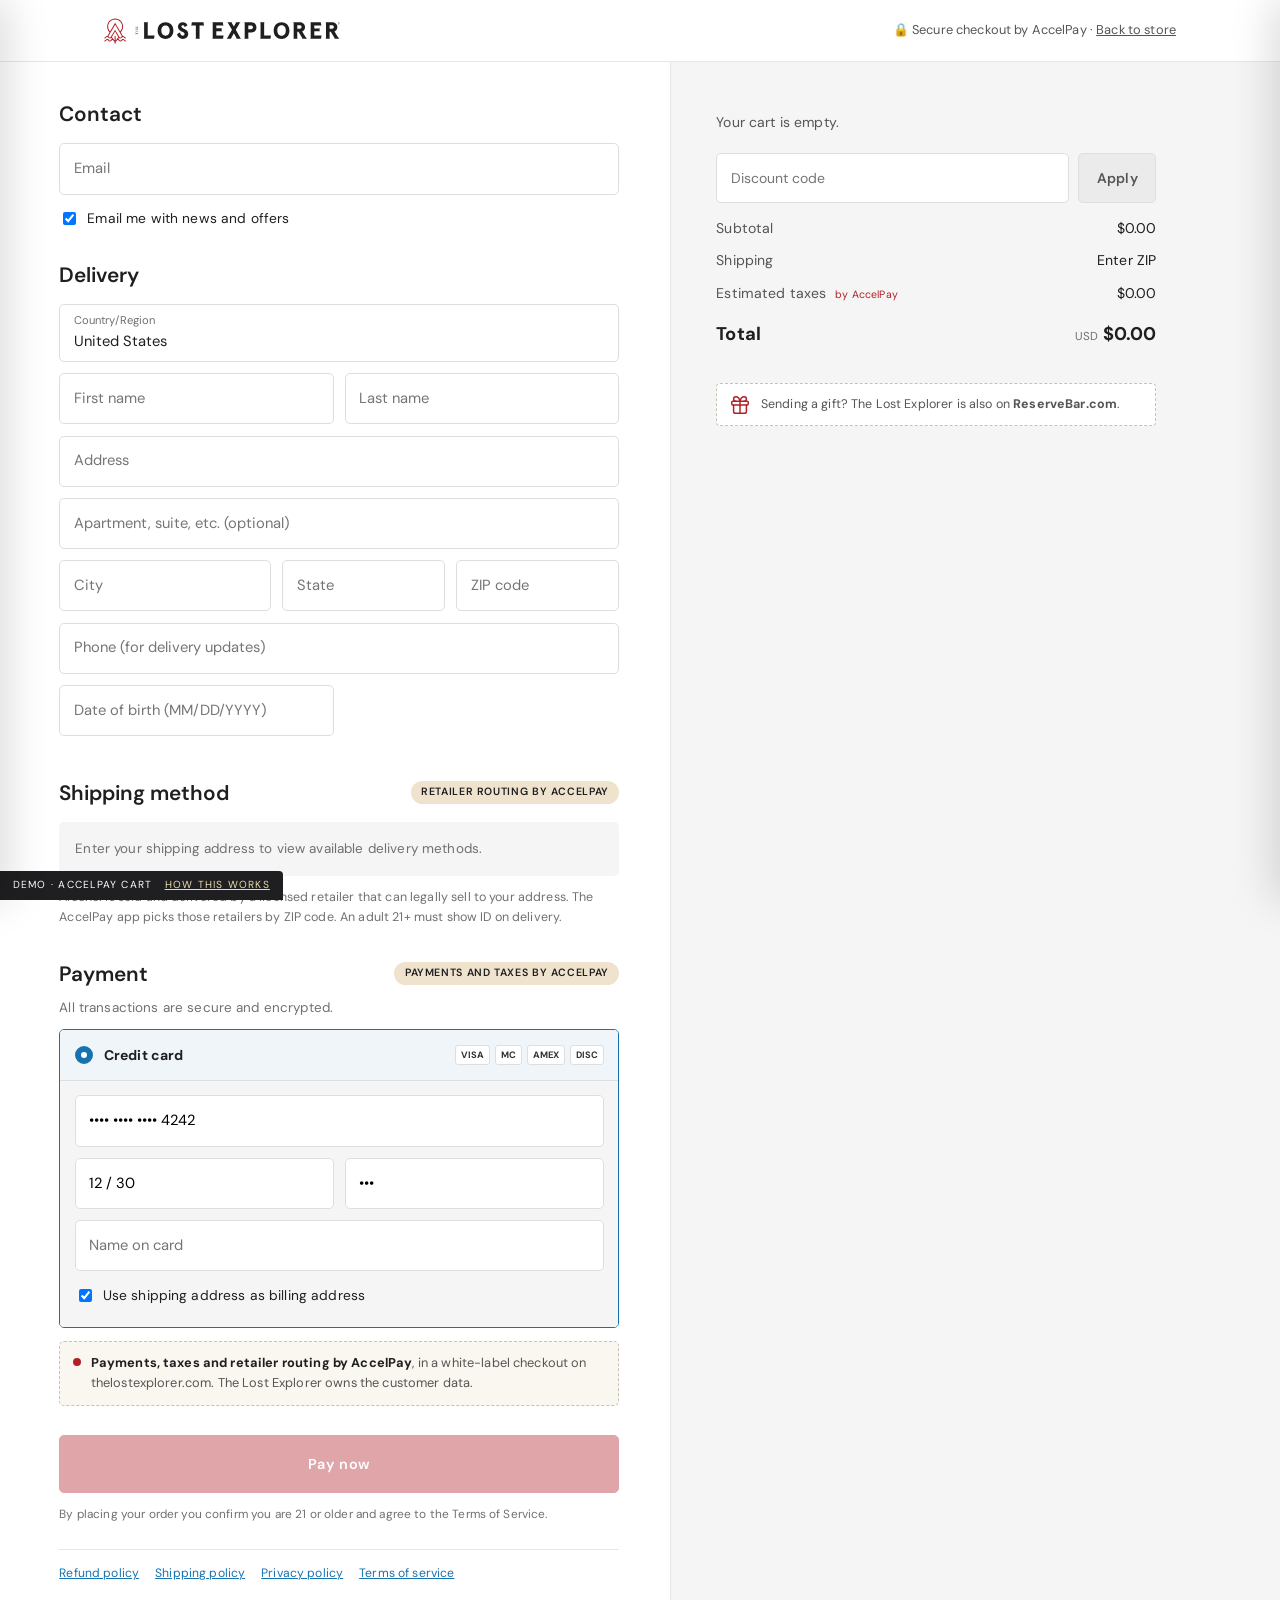
==== commit 7ea4f697: "Back to the AccelPay white-label cart on their own site; drop Shopify framing Co-Authored-By: Claude" ====
--- a/checkout.html
+++ b/checkout.html
@@ -8,13 +8,13 @@
 <link rel="preconnect" href="https://fonts.googleapis.com">
 <link rel="preconnect" href="https://fonts.gstatic.com" crossorigin>
 <link rel="stylesheet" href="https://fonts.googleapis.com/css2?family=DM+Sans:wght@400;500;600;700&family=Libre+Caslon+Text:ital,wght@0,400;1,400&display=swap">
-<link rel="stylesheet" href="styles.css?v=20261024c">
+<link rel="stylesheet" href="styles.css?v=20261024d">
 </head>
 <body data-page="checkout" data-no-gate class="shop-co">
 <div id="site-header"></div>
 
 <header class="sc-head"><div class="in"><a class="brand" href="index.html" id="co-brand" aria-label="The Lost Explorer home"></a>
-  <a class="sc-back" href="index.html">&larr; Back to store</a></div></header>
+  <span class="sc-back">&#128274; Secure checkout by AccelPay · <a href="index.html">Back to store</a></span></div></header>
 
 <div id="confirmed" hidden>
   <div class="sc-thanks">
@@ -22,7 +22,7 @@
     <p class="muted" id="t-num"></p>
     <h1 id="t-name">Thank you!</h1>
     <div class="sc-card"><h3>Your order is confirmed</h3><p id="t-what"></p></div>
-    <div class="sc-card"><h3>Order updates</h3><p>You will get shipping and delivery updates by email and text. Your order and customer record live in The Lost Explorer's Shopify admin.</p></div>
+    <div class="sc-card"><h3>Order updates</h3><p>You will get shipping and delivery updates by email and text. Your order and customer record stay with The Lost Explorer.</p></div>
     <p class="muted" style="font-size:.84rem">This is a sales demo. No order was placed and no card was charged.</p>
     <a class="btn" href="index.html">Continue shopping</a>
   </div>
@@ -31,7 +31,7 @@
 <div class="checkout" id="checkout-view">
   <div class="co-left"><div class="inner">
     <form id="co-form" autocomplete="on">
-      <div class="sc-sec"><div class="sc-h"><h2>Contact</h2><a href="#" class="sc-link">Log in</a></div>
+      <div class="sc-sec"><div class="sc-h"><h2>Contact</h2></div>
         <input class="co-field" type="email" name="email" placeholder="Email" required autocomplete="email">
         <label class="sc-chk"><input type="checkbox" checked> Email me with news and offers</label>
       </div>
@@ -63,7 +63,7 @@
             <div id="bill-fields" hidden><input class="co-field" placeholder="Billing address"></div>
           </div>
         </div>
-        <div class="ap-strip"><span class="ap-dot"></span><span><b>Payments, taxes and retailer routing by AccelPay</b>, inside your Shopify checkout. The order and customer data stay in your Shopify admin.</span></div>
+        <div class="ap-strip"><span class="ap-dot"></span><span><b>Payments, taxes and retailer routing by AccelPay</b>, in a white-label checkout on thelostexplorer.com. The Lost Explorer owns the customer data.</span></div>
       </div>
 
       <button class="btn block sc-paybtn" id="pay" type="submit">Pay now</button>
@@ -87,18 +87,18 @@
 
 <div id="site-footer"></div>
 
-<script src="partials.js?v=20261024c"></script>
-<script src="catalog.js?v=20261024c"></script>
-<script src="data.js?v=20261024c"></script>
+<script src="partials.js?v=20261024d"></script>
+<script src="catalog.js?v=20261024d"></script>
+<script src="data.js?v=20261024d"></script>
 <script>
-// Shopify checkout has its own minimal chrome: lift the logo, drop the store header and footer.
+// The AccelPay checkout uses minimal chrome: lift the logo, drop the store header and footer.
 (function () {
   var b = document.querySelector('header.site .brand'); var t = document.getElementById('co-brand');
   if (b && t) t.innerHTML = b.innerHTML;
   ['.topbar', '.promo-bar', 'header.site', 'footer.site'].forEach(function (s) { var e = document.querySelector(s); if (e) e.remove(); });
 })();
 </script>
-<script src="app.js?v=20261024c"></script>
+<script src="app.js?v=20261024d"></script>
 <script>
 (function () {
   if (!new URLSearchParams(location.search).get('confirmed')) return;
--- a/styles.css
+++ b/styles.css
@@ -1,8 +1,8 @@
 /* The Lost Explorer x AccelPay demo.
    Tokens are lifted from thelostexplorer.com (2026-10-24).
    Their type is Apercu + Adobe Caslon Pro (Typekit); DM Sans and Libre Caslon Text
-   are the closest Google Fonts. The cart drawer and checkout mimic native
-   Shopify (Dawn cart, one-page checkout) with the AccelPay app inside. */
+   are the closest Google Fonts. The cart drawer and one-page checkout are the
+   AccelPay white-label cart, replacing the site's previous buy button. */
 :root {
   --crimson: #b12028; --crimson-dark: #981c22;
   --cotton: #faf7f0; --bone: #f6f3ec; --ecru: #efe3ce; --wheat: #eddbb0;
@@ -229,7 +229,7 @@
 .ag-btns { display: flex; gap: .6rem; justify-content: center; padding-bottom: 1.2rem; border-bottom: 1px dotted var(--dots); }
 .ag-sip { font-family: var(--serif); font-style: italic; color: var(--crimson); text-transform: uppercase; letter-spacing: .12em; text-align: right; margin: 1rem 0 0; }
 
-/* ---------------------------------------------------------------- Shopify product form */
+/* ---------------------------------------------------------------- product form (AccelPay cart) */
 .product-form { display: flex; flex-direction: column; gap: 1.1rem; }
 .pf-field { display: flex; flex-direction: column; gap: .5rem; }
 .pf-label { font-size: .7rem; letter-spacing: .14em; text-transform: uppercase; font-weight: 600; }
@@ -245,7 +245,7 @@
 .qty button { background: none; border: none; width: 2rem; height: 2.4rem; font-size: 1.1rem; }
 .qty span { font-family: var(--serif); font-style: italic; min-width: 1.6rem; text-align: center; }
 
-/* AccelPay app block (theme app extension) */
+/* AccelPay delivery-by-ZIP block */
 .ap-block { background: #fff; border: 1px solid var(--line); border-radius: 6px; padding: .9rem 1rem; display: flex; flex-direction: column; gap: .6rem; }
 .ap-h { display: flex; justify-content: space-between; align-items: center; font-size: .72rem; letter-spacing: .14em; text-transform: uppercase; font-weight: 700; }
 .ap-tag { font-size: .6rem; letter-spacing: .08em; background: var(--ecru); color: var(--ink); border-radius: 999px; padding: .15rem .55rem; font-weight: 600; }
@@ -277,7 +277,7 @@
 .how-sec .in { max-width: 860px; margin: 0 auto; padding: 3.5rem 1.5rem; }
 .how-sec .kicker { display: block; margin-bottom: .8rem; }
 
-/* ---------------------------------------------------------------- Shopify one-page checkout
+/* ---------------------------------------------------------------- AccelPay one-page checkout
    Layout and components reused from the ondemand-delivery-mockup reference checkout. */
 body.shop-co { background: #fff; font-size: 14px; letter-spacing: .01em; }
 .sc-head { border-bottom: 1px solid #e6e6e6; }
